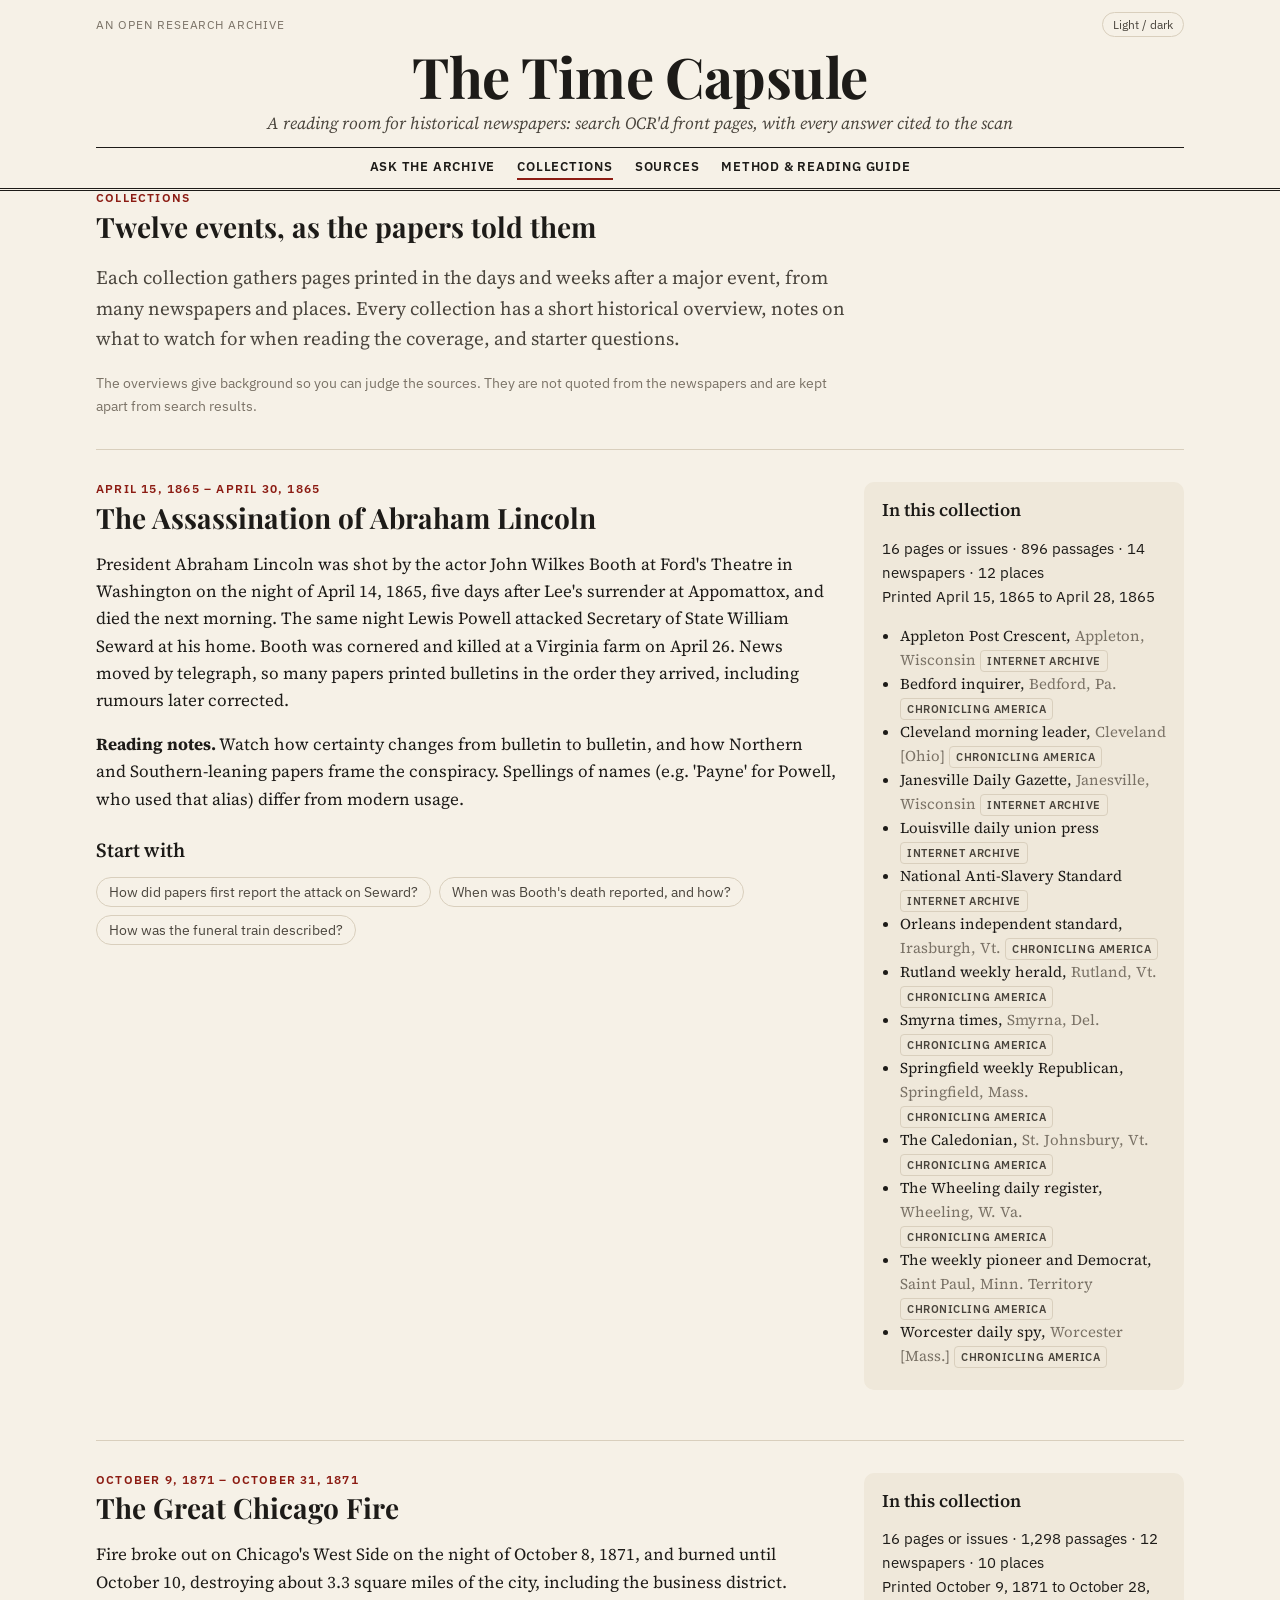
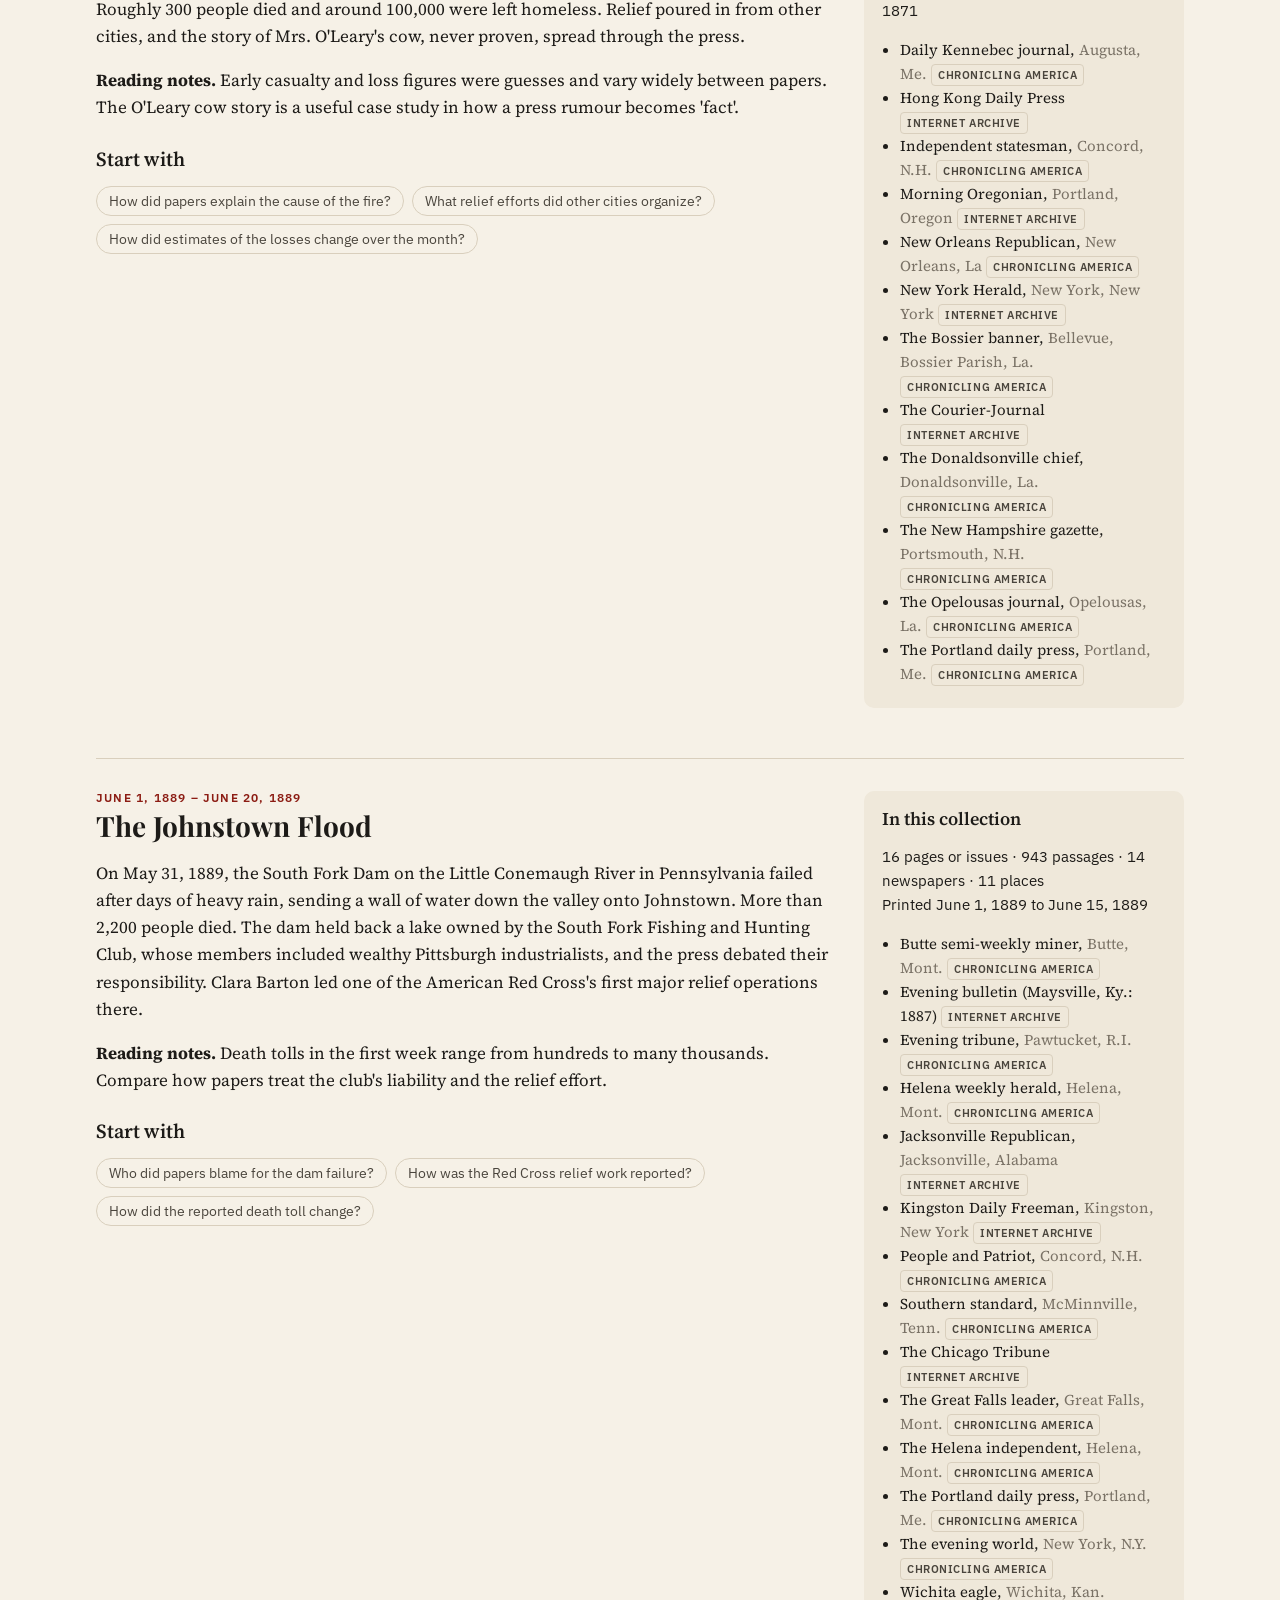
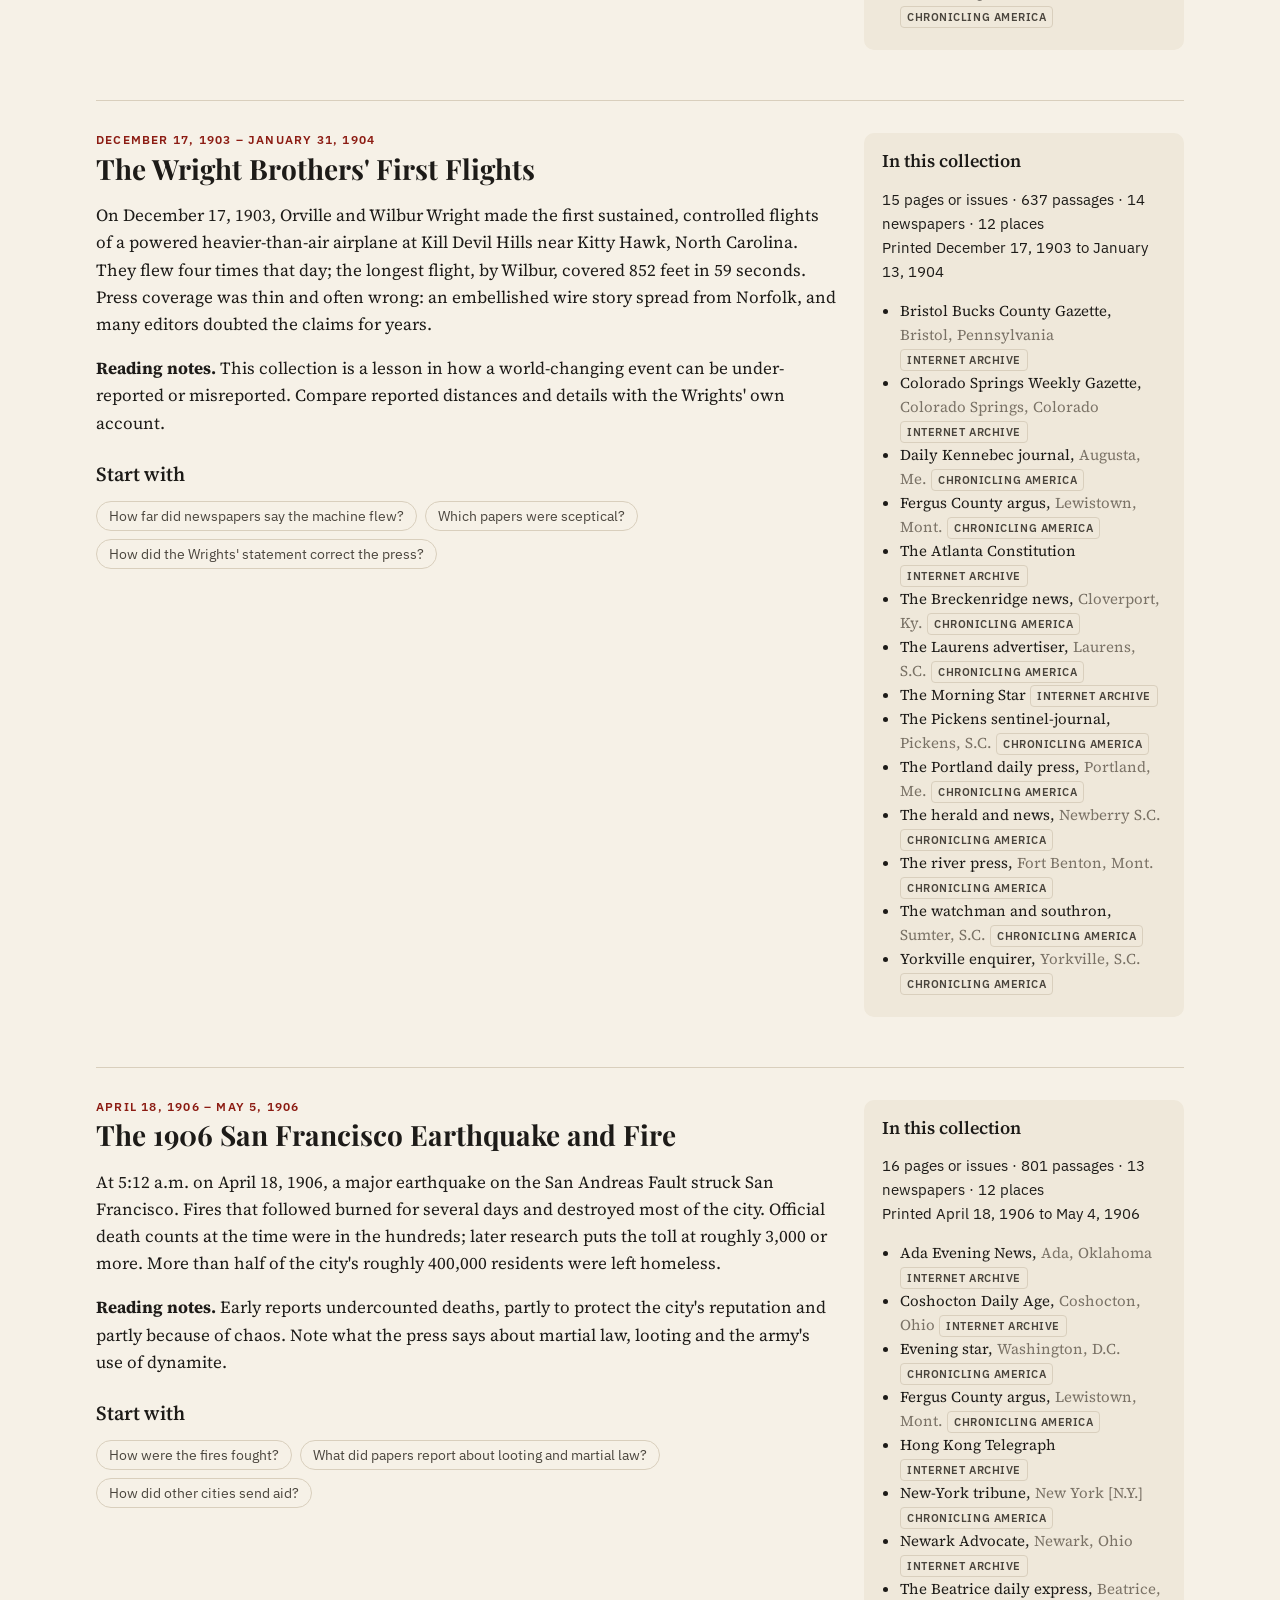
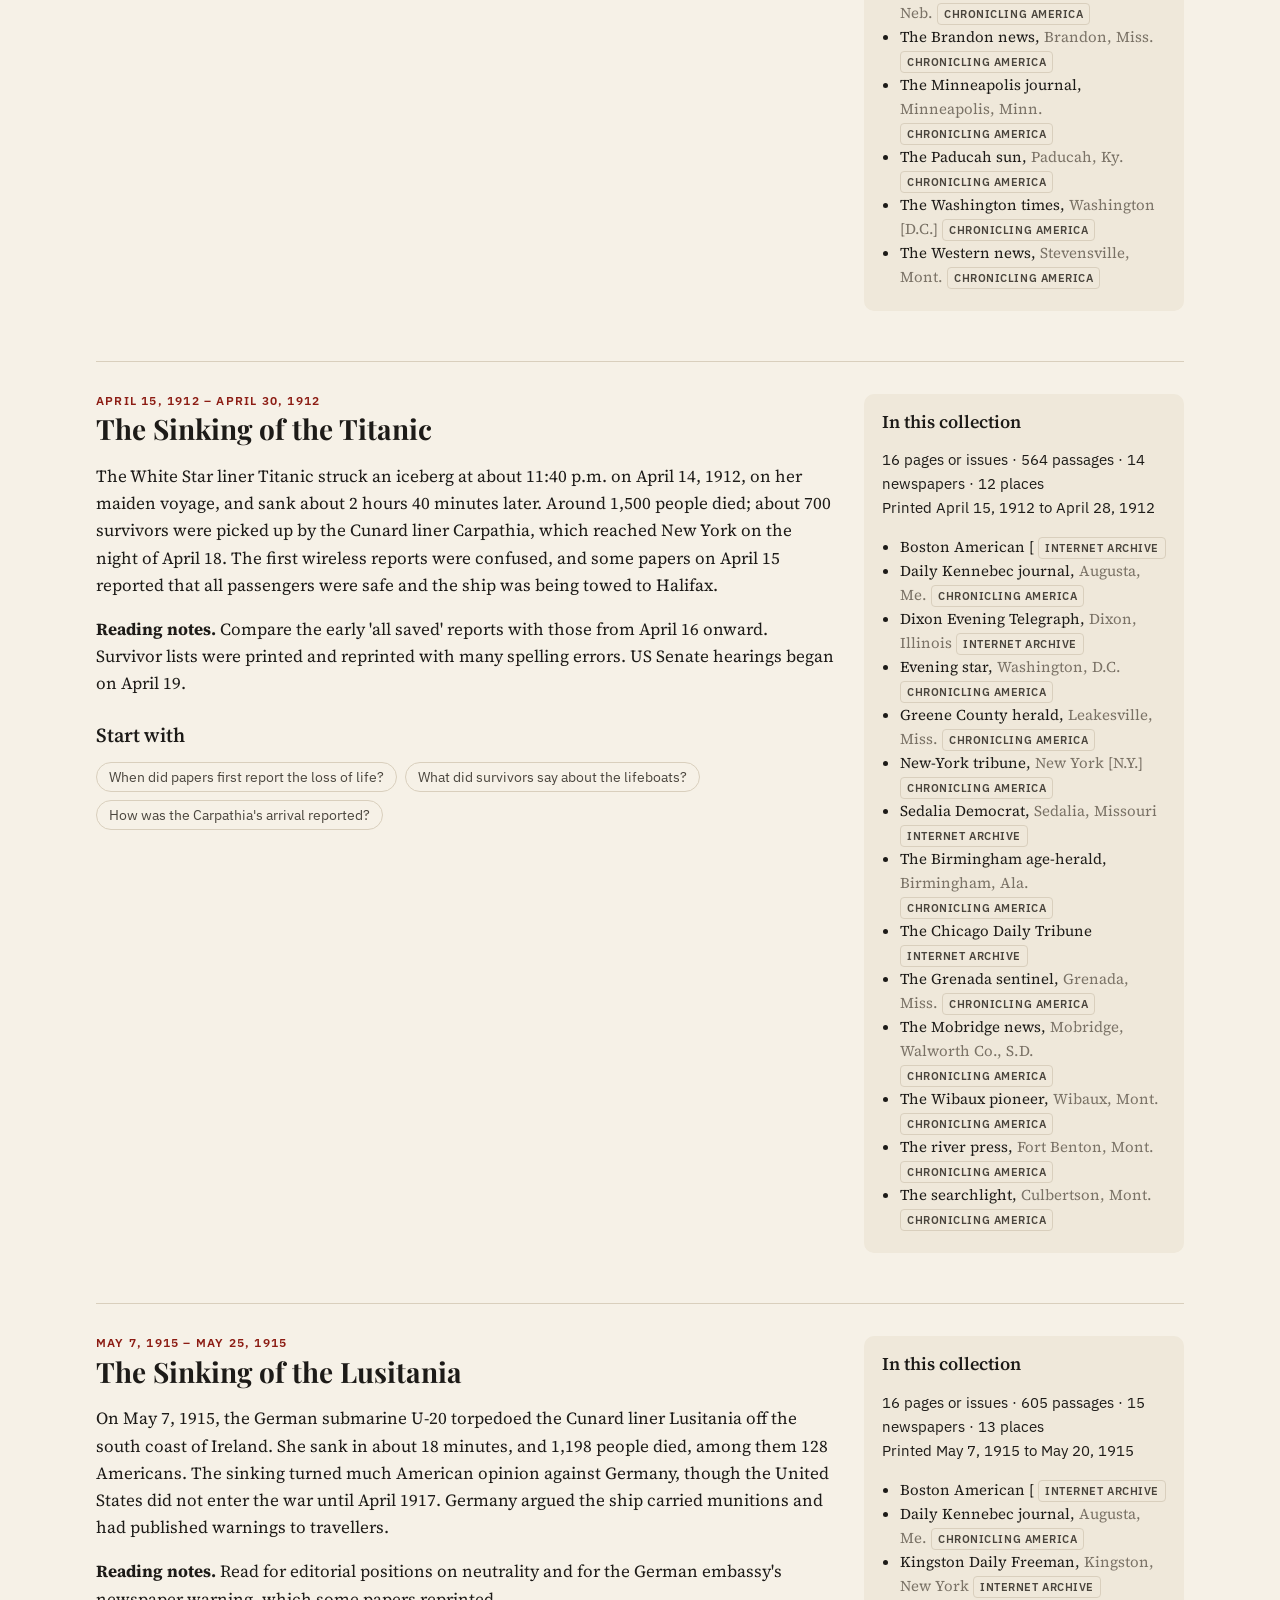
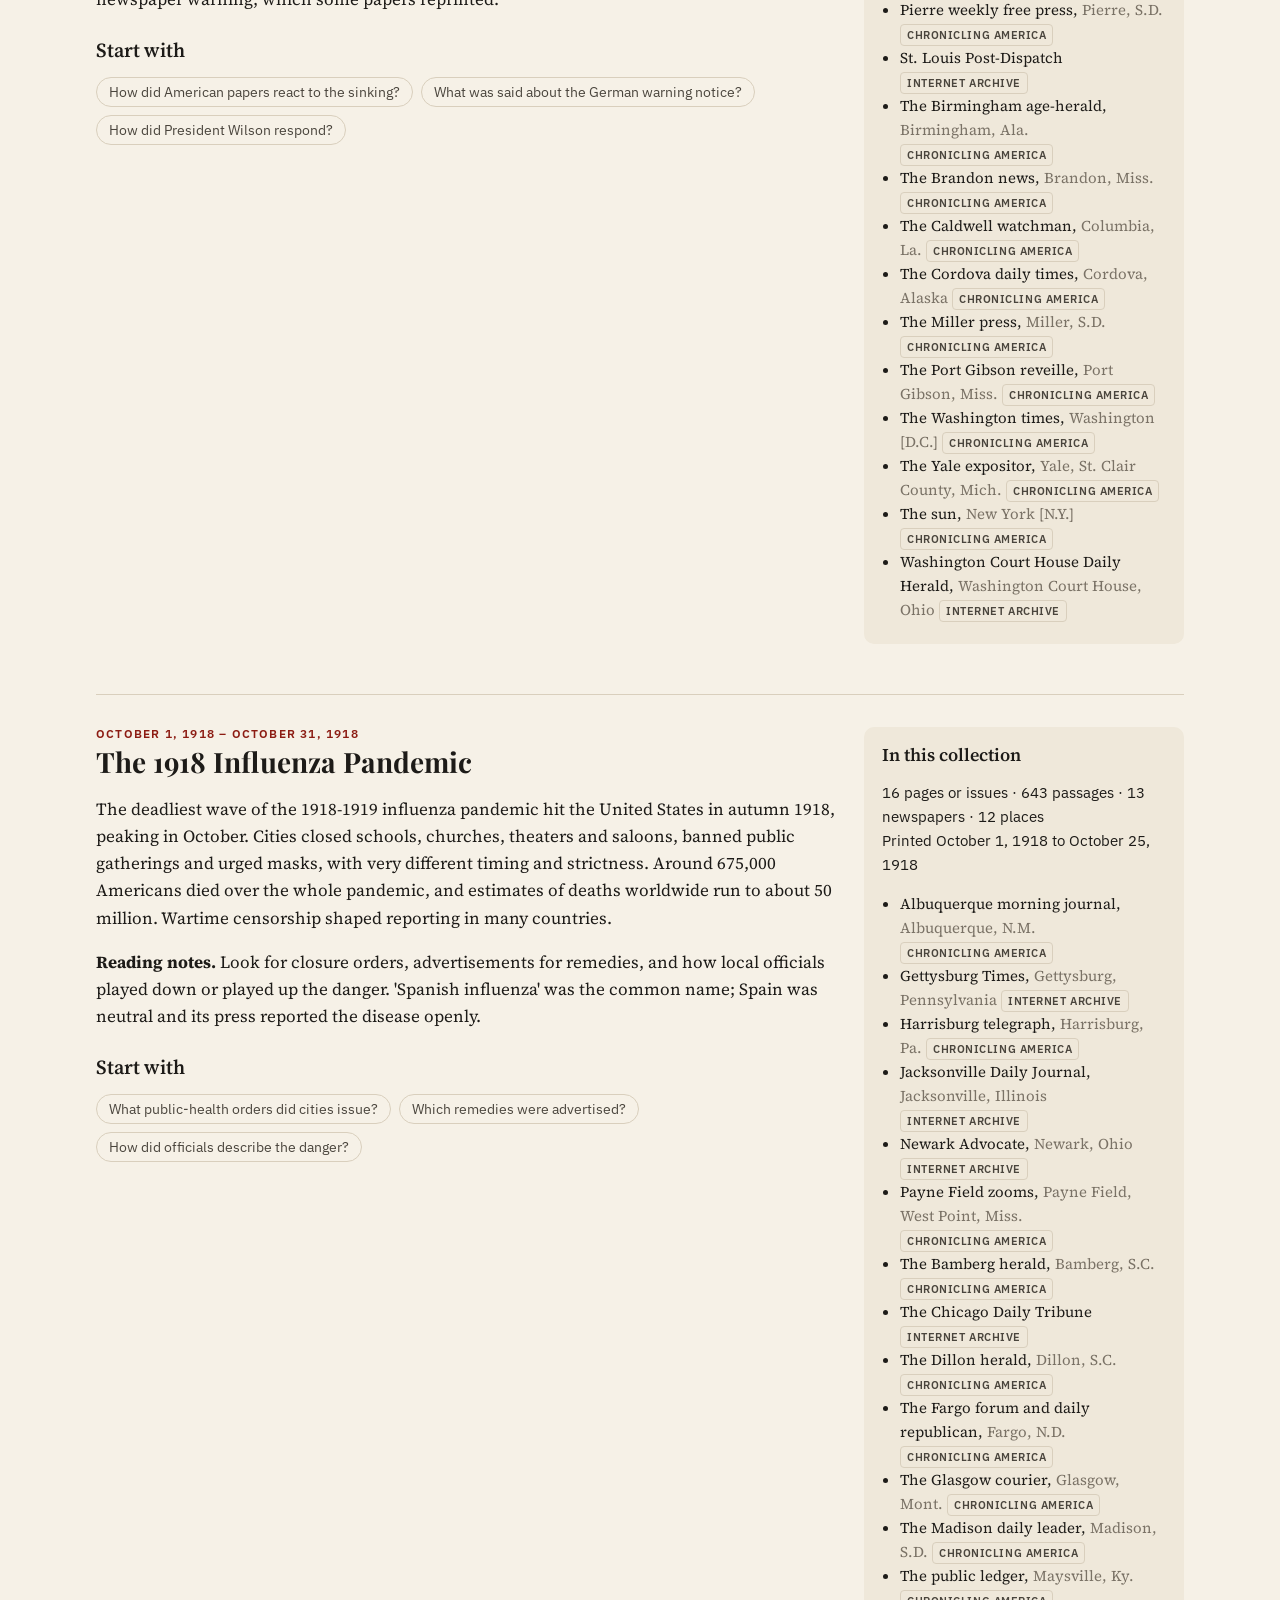
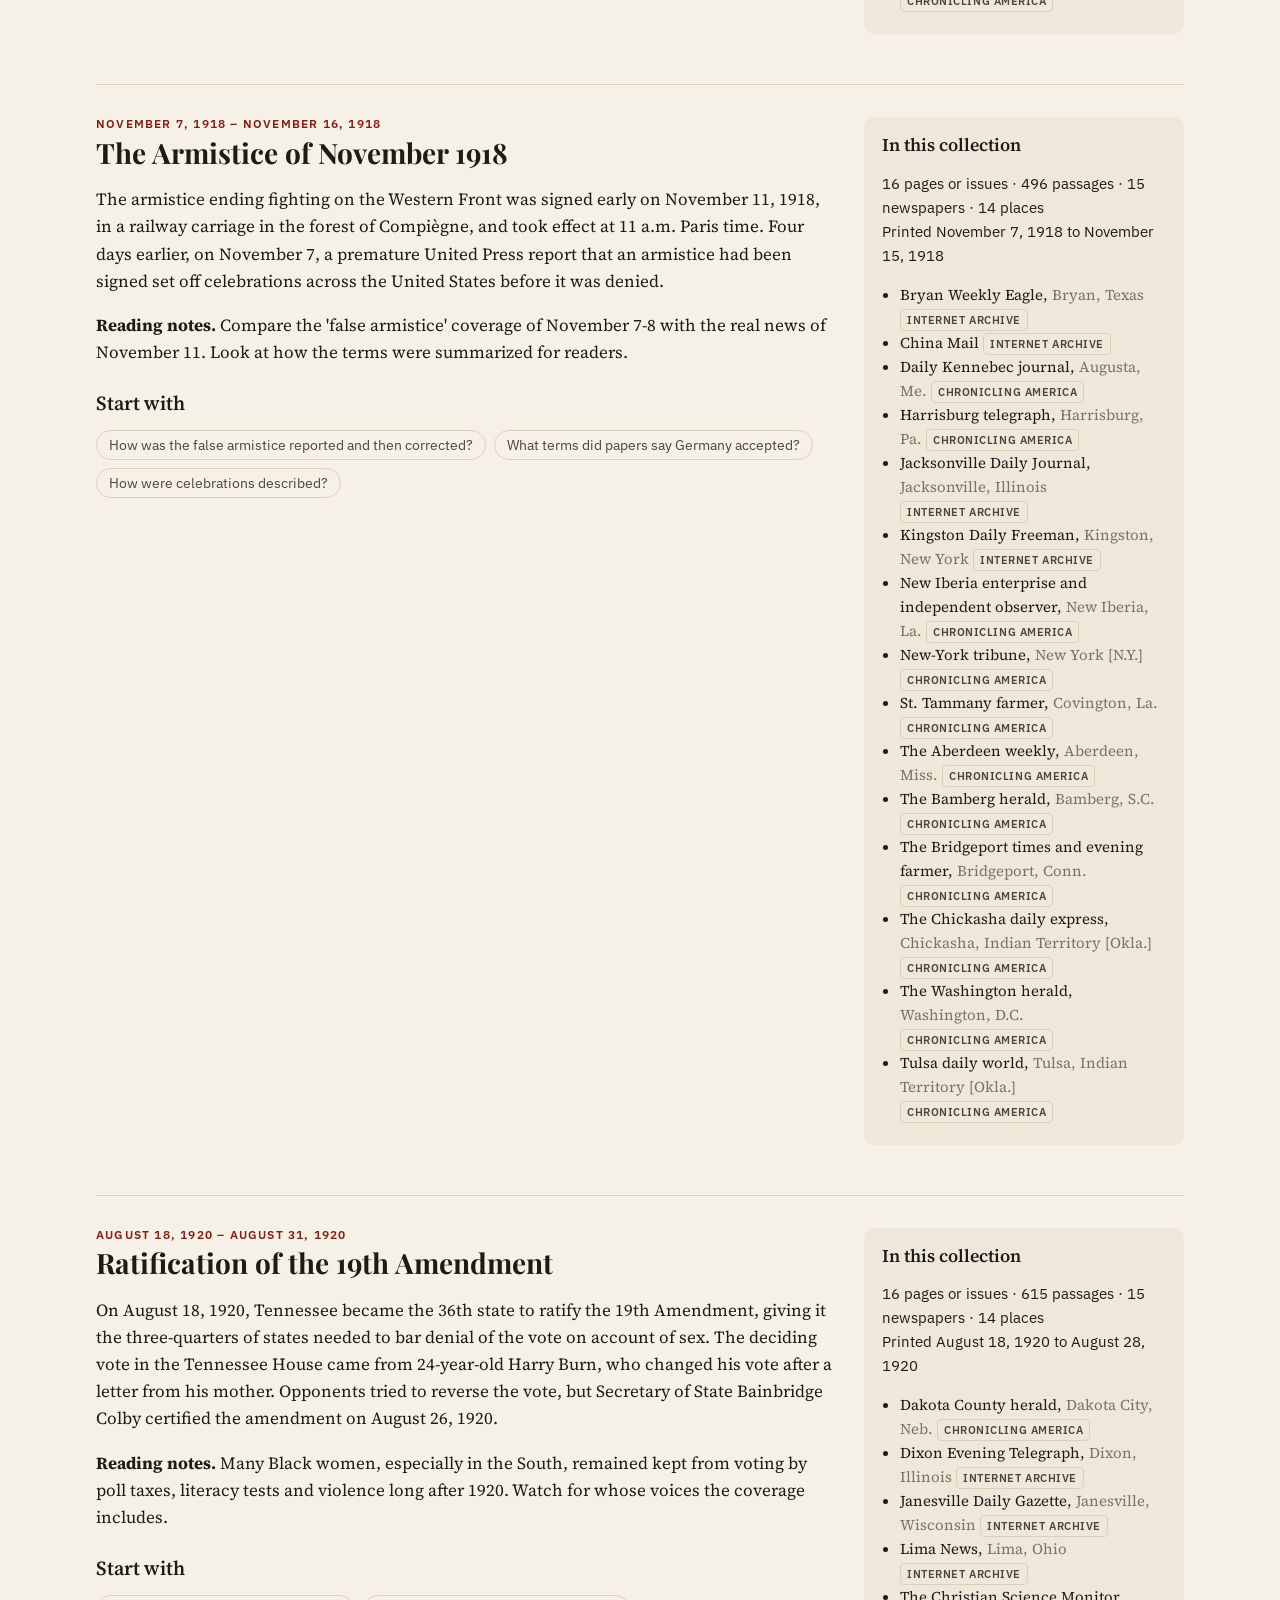
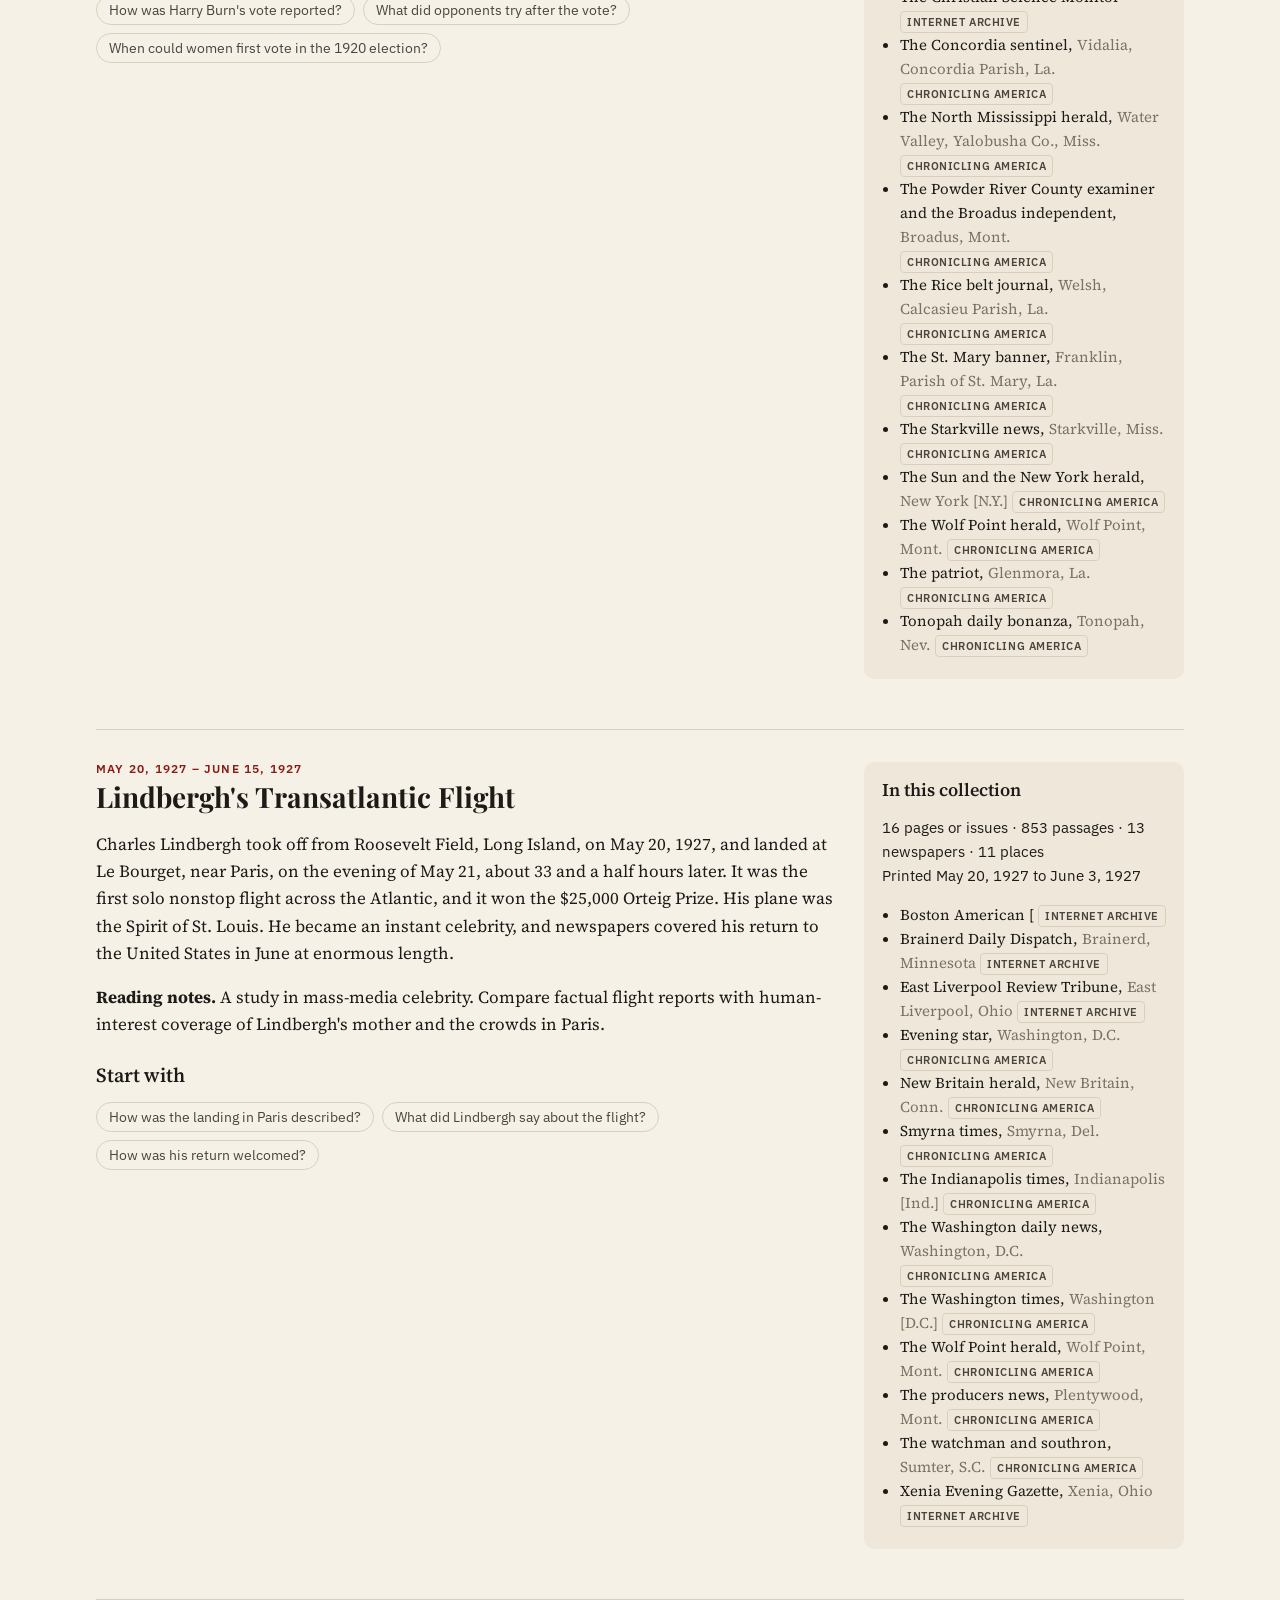
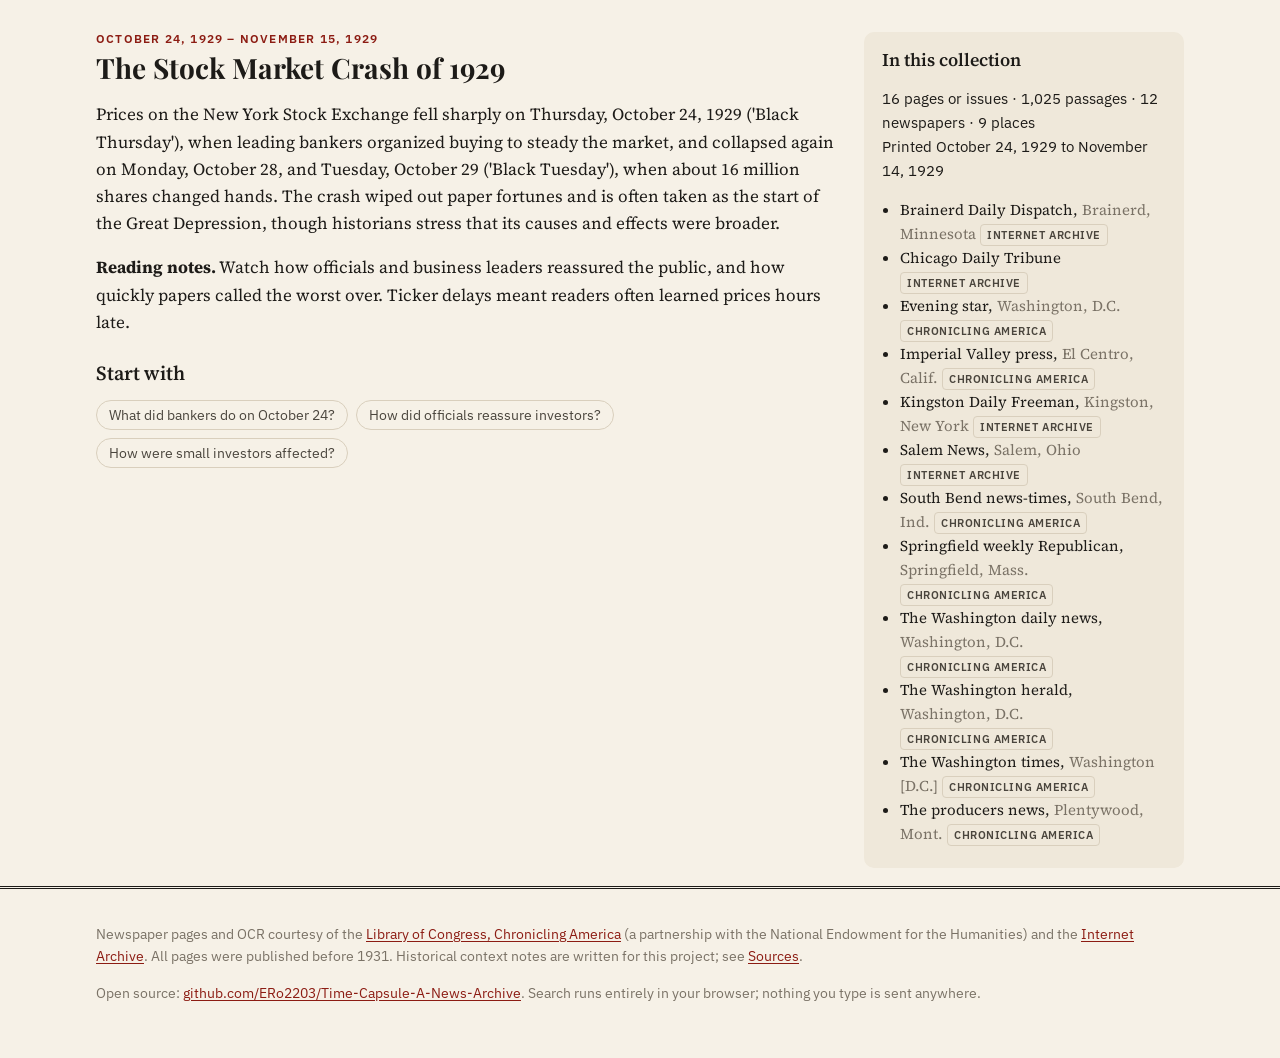
==== site/collections.html @ 680c2422 "Rebuild as a citation-first RAG archive of OCR'd historical newspapers Replace the DistilBERT protot" ====
<!doctype html>
<html lang="en">
<head>
<meta charset="utf-8">
<meta name="viewport" content="width=device-width, initial-scale=1">
<title>Collections · The Time Capsule</title>
<meta name="description" content="Twelve historical events, 1865-1929, as newspapers reported them, with context and reading notes.">
<link rel="preconnect" href="https://fonts.googleapis.com">
<link rel="preconnect" href="https://fonts.gstatic.com" crossorigin>
<link href="https://fonts.googleapis.com/css2?family=IBM+Plex+Mono&family=IBM+Plex+Sans:wght@400;600&family=Playfair+Display:wght@700&family=Source+Serif+4:ital,opsz,wght@0,8..60,400;0,8..60,600;1,8..60,400&display=swap" rel="stylesheet">
<link rel="stylesheet" href="assets/style.css">
<link rel="icon" href="data:image/svg+xml,%3Csvg xmlns='http://www.w3.org/2000/svg' viewBox='0 0 32 32'%3E%3Crect width='32' height='32' rx='6' fill='%238c1c13'/%3E%3Ctext x='16' y='23' font-family='Georgia' font-size='20' font-weight='700' fill='white' text-anchor='middle'%3ET%3C/text%3E%3C/svg%3E">
</head>
<body>
<header class="masthead">
  <div class="wrap">
    <div class="top"><span>An open research archive</span><button class="theme-btn" type="button" aria-label="Toggle dark mode">Light / dark</button></div>
    <h1><a href="index.html">The Time Capsule</a></h1>
    <p class="tag">A reading room for historical newspapers: search OCR'd front pages, with every answer cited to the scan</p>
    <nav class="main" aria-label="Main">
      <a href="index.html">Ask the archive</a>
      <a href="collections.html" aria-current="page">Collections</a>
      <a href="sources.html">Sources</a>
      <a href="method.html">Method &amp; reading guide</a>
    </nav>
  </div>
</header>
<main class="wrap">
  <div class="narrow">
    <div class="kicker">Collections</div>
    <h2 style="margin-top:4px">Twelve events, as the papers told them</h2>
    <p class="lede">Each collection gathers pages printed in the days and weeks after a major event, from many
      newspapers and places. Every collection has a short historical overview, notes on what to watch for when
      reading the coverage, and starter questions.</p>
    <p class="small muted sans">The overviews give background so you can judge the sources. They are not quoted from the newspapers and are kept apart from search results.</p>
  </div>
  <div id="cols"><p class="status">Loading collections ...</p></div>
</main>
<script type="module">
import { esc, loadManifest, longDate, SOURCE_LABEL } from "./assets/common.js";
const m = await loadManifest();
document.getElementById("cols").innerHTML = m.collections.map((c) => {
  const s = c.stats;
  const titles = c.titles.map((t) => t.split("|")).map(([n, p, src]) => `<li>${esc(n)}${p ? `, <span class="muted">${esc(p)}</span>` : ""} <span class="badge">${esc(SOURCE_LABEL[src])}</span></li>`).join("");
  return `<section id="${c.id}" style="scroll-margin-top:16px"><hr class="rule">
    <div class="layout" style="margin-top:0">
      <div>
        <div class="kicker">${esc(longDate(c.start))} – ${esc(longDate(c.end))}</div>
        <h2 style="margin-top:4px">${esc(c.title)}</h2>
        <p>${esc(c.context)}</p>
        <p><b>Reading notes.</b> ${esc(c.reading_notes)}</p>
        <h3>Start with</h3>
        <div class="chips">${c.questions.map((q) => `<a class="chip" style="text-decoration:none" href="index.html?q=${encodeURIComponent(q)}&c=${c.id}">${esc(q)}</a>`).join("")}</div>
      </div>
      <aside><div class="box">
        <h3>In this collection</h3>
        <p class="small sans">${s.pages} pages or issues · ${s.passages.toLocaleString()} passages · ${s.newspapers} newspapers · ${s.places.length} places<br>
        Printed ${esc(longDate(s.dates[0]))} to ${esc(longDate(s.dates[1]))}</p>
        <ul class="small">${titles}</ul>
      </div></aside>
    </div></section>`;
}).join("");
if (location.hash) document.querySelector(location.hash)?.scrollIntoView();
</script>
<footer>
  <div class="wrap">
    <p>Newspaper pages and OCR courtesy of the <a href="https://www.loc.gov/collections/chronicling-america/">Library of Congress, Chronicling America</a> (a partnership with the National Endowment for the Humanities) and the <a href="https://archive.org/details/newspapers">Internet Archive</a>. All pages were published before 1931. Historical context notes are written for this project; see <a href="sources.html">Sources</a>.</p>
    <p>Open source: <a href="https://github.com/ERo2203/Time-Capsule-A-News-Archive">github.com/ERo2203/Time-Capsule-A-News-Archive</a>. Search runs entirely in your browser; nothing you type is sent anywhere.</p>
  </div>
</footer>
</body>
</html>
---- site/assets/style.css ----
:root {
  --paper: #f6f1e7;
  --paper-2: #efe8da;
  --card: #fffdf8;
  --ink: #1d1b18;
  --ink-2: #4a453d;
  --ink-3: #7a7266;
  --rule: #d9cfbd;
  --accent: #8c1c13;
  --accent-ink: #fff;
  --mark: #f3dc8a;
  --good: #2f6b3a;
  --warn: #9a6a00;
  --bad: #9b2c2c;
  --shadow: 0 1px 2px rgba(40, 30, 10, .06), 0 4px 16px rgba(40, 30, 10, .06);
  --serif: "Source Serif 4", "Iowan Old Style", Georgia, serif;
  --display: "Playfair Display", "Source Serif 4", Georgia, serif;
  --sans: "IBM Plex Sans", system-ui, -apple-system, "Segoe UI", sans-serif;
  --mono: "IBM Plex Mono", ui-monospace, Menlo, monospace;
  color-scheme: light;
}
@media (prefers-color-scheme: dark) {
  :root:not([data-theme="light"]) {
    --paper: #171512; --paper-2: #1f1c18; --card: #24211c; --ink: #ece6da; --ink-2: #c4bcad;
    --ink-3: #958c7d; --rule: #3a352d; --accent: #e0786c; --accent-ink: #1b0d0b; --mark: #6b5a1c;
    --good: #7fbf8a; --warn: #e2b04a; --bad: #ef8a8a; --shadow: none; color-scheme: dark;
  }
}
:root[data-theme="dark"] {
  --paper: #171512; --paper-2: #1f1c18; --card: #24211c; --ink: #ece6da; --ink-2: #c4bcad;
  --ink-3: #958c7d; --rule: #3a352d; --accent: #e0786c; --accent-ink: #1b0d0b; --mark: #6b5a1c;
  --good: #7fbf8a; --warn: #e2b04a; --bad: #ef8a8a; --shadow: none; color-scheme: dark;
}

* { box-sizing: border-box; }
html { -webkit-text-size-adjust: 100%; }
body {
  margin: 0; background: var(--paper); color: var(--ink);
  font: 17px/1.6 var(--serif); overflow-x: hidden;
}
a { color: var(--accent); text-underline-offset: 2px; }
a:hover { text-decoration-thickness: 2px; }
img { max-width: 100%; }
.wrap { max-width: 1120px; margin: 0 auto; padding: 0 16px; }
.narrow { max-width: 760px; }

/* Masthead */
.masthead { border-bottom: 3px double var(--ink); background: var(--paper); }
.masthead .top { display: flex; justify-content: space-between; align-items: center; gap: 12px;
  font: 12px/1 var(--sans); letter-spacing: .08em; text-transform: uppercase; color: var(--ink-3);
  padding: 12px 0 0; }
.masthead h1 { font: 700 clamp(30px, 6vw, 56px)/1.05 var(--display); margin: 10px 0 4px;
  text-align: center; letter-spacing: -.01em; }
.masthead h1 a { color: inherit; text-decoration: none; }
.masthead .tag { text-align: center; font-style: italic; color: var(--ink-2); margin: 0 0 10px; }
nav.main { display: flex; justify-content: center; flex-wrap: wrap; gap: 4px 22px;
  border-top: 1px solid var(--ink); padding: 8px 0; font: 600 13px/1.4 var(--sans);
  letter-spacing: .06em; text-transform: uppercase; }
nav.main a { color: var(--ink); text-decoration: none; padding: 2px 0; border-bottom: 2px solid transparent; }
nav.main a[aria-current="page"], nav.main a:hover { border-bottom-color: var(--accent); }
.theme-btn { background: none; border: 1px solid var(--rule); color: var(--ink-2); border-radius: 999px;
  font: 12px var(--sans); padding: 4px 10px; cursor: pointer; }

main { padding: 36px 0 64px; }
h2 { font: 700 28px/1.2 var(--display); margin: 1.6em 0 .5em; }
h3 { font: 600 20px/1.3 var(--serif); margin: 1.2em 0 .4em; }
.kicker { font: 600 12px/1.2 var(--sans); letter-spacing: .1em; text-transform: uppercase; color: var(--accent); }
.lede { font-size: 19px; color: var(--ink-2); }
.muted { color: var(--ink-3); }
.small { font-size: 14px; }
.sans { font-family: var(--sans); }
hr.rule { border: 0; border-top: 1px solid var(--rule); margin: 32px 0; }

/* Search */
.ask { background: var(--card); border: 1px solid var(--rule); border-radius: 10px; padding: 18px;
  box-shadow: var(--shadow); }
.ask form { display: flex; gap: 8px; }
.ask input[type=search] { flex: 1; min-width: 0; font: 18px var(--serif); padding: 12px 14px;
  border: 1px solid var(--rule); border-radius: 8px; background: var(--paper); color: var(--ink); }
.ask input[type=search]:focus { outline: 2px solid var(--accent); outline-offset: 1px; }
button.primary { background: var(--accent); color: var(--accent-ink); border: 0; border-radius: 8px;
  font: 600 15px var(--sans); padding: 0 20px; cursor: pointer; }
button.primary:disabled { opacity: .5; cursor: progress; }
.filters { display: flex; flex-wrap: wrap; gap: 10px 18px; margin-top: 14px; font: 14px var(--sans);
  color: var(--ink-2); align-items: center; }
.filters label { display: inline-flex; align-items: center; gap: 6px; max-width: 100%; }
.filters select { min-width: 0; flex: 1 1 auto; width: 100%; }
.filters select, .filters input[type=date] { font: 14px var(--sans); padding: 5px 8px; border-radius: 6px;
  border: 1px solid var(--rule); background: var(--paper); color: var(--ink); max-width: 100%; }
.chips { display: flex; flex-wrap: wrap; gap: 8px; margin-top: 14px; }
.chip { font: 14px var(--sans); border: 1px solid var(--rule); background: var(--paper); color: var(--ink-2);
  border-radius: 999px; padding: 5px 12px; cursor: pointer; text-align: left; }
.chip:hover { border-color: var(--accent); color: var(--ink); }
.status { font: 14px var(--sans); color: var(--ink-3); margin-top: 10px; min-height: 1.4em; }

/* Results */
.layout { display: grid; grid-template-columns: minmax(0, 1fr) 320px; gap: 28px; margin-top: 28px; }
@media (max-width: 900px) { .layout { grid-template-columns: 1fr; } }
.brief { border-top: 3px solid var(--ink); padding-top: 10px; }
.brief h2 { margin-top: 4px; }
.coverage { font: 15px/1.5 var(--sans); color: var(--ink-2); }
.timeline { margin: 14px 0 6px; }
.timeline svg { width: 100%; height: 48px; display: block; border-bottom: 1px solid var(--rule); }
.timeline .bar { fill: var(--accent); opacity: .85; }
.timeline .axis { display: flex; justify-content: space-between; font: 12px var(--sans); color: var(--ink-3); margin-top: 3px; }
.ev { background: var(--card); border: 1px solid var(--rule); border-radius: 10px; padding: 16px 18px;
  margin: 14px 0; box-shadow: var(--shadow); }
.ev .meta { display: flex; flex-wrap: wrap; align-items: baseline; gap: 4px 10px; font: 14px/1.4 var(--sans); }
.ev .n { font: 700 13px var(--sans); color: var(--accent-ink); background: var(--accent); border-radius: 4px;
  padding: 1px 6px; }
.ev .paper { font-weight: 600; color: var(--ink); }
.ev .where { color: var(--ink-3); }
.ev blockquote { margin: 10px 0 8px; padding: 0 0 0 14px; border-left: 3px solid var(--rule);
  font-size: 18px; line-height: 1.55; }
.ev mark { background: var(--mark); color: inherit; padding: 0 1px; border-radius: 2px; }
.ev .actions { display: flex; flex-wrap: wrap; gap: 6px 16px; font: 14px var(--sans); }
.ev .actions button { background: none; border: 0; padding: 0; color: var(--accent); cursor: pointer;
  font: inherit; text-decoration: underline; text-underline-offset: 2px; }
.ev .full { font-size: 15px; color: var(--ink-2); white-space: pre-wrap; background: var(--paper-2);
  border-radius: 8px; padding: 12px; margin-top: 10px; max-height: 320px; overflow: auto; }
.ev .scan { margin-top: 10px; background: #fff; border-radius: 6px; border: 1px solid var(--rule);
  overflow: hidden; }
.ev .scan img { display: block; margin: 0 auto; }
.ev .scan figcaption { font: 12px var(--sans); color: #555; padding: 6px 10px; background: #f3f0ea; }
.badge { white-space: nowrap; font: 600 11px/1 var(--sans); letter-spacing: .05em; text-transform: uppercase; border-radius: 4px;
  padding: 3px 6px; border: 1px solid var(--rule); color: var(--ink-2); }
.q { display: inline-flex; align-items: center; gap: 5px; color: var(--ink-3); font-size: 13px; }
.q i { display: inline-block; width: 40px; height: 6px; border-radius: 3px; background: var(--rule); position: relative; overflow: hidden; }
.q i b { position: absolute; inset: 0 auto 0 0; background: var(--good); }
.q.mid i b { background: var(--warn); }
.q.low i b { background: var(--bad); }

aside .box { background: var(--paper-2); border-radius: 10px; padding: 16px 18px; margin-bottom: 18px; }
aside .box h3 { margin-top: 0; font-size: 18px; }
aside .box p { font-size: 15px; }
aside .box ul { padding-left: 18px; font-size: 15px; margin: 6px 0; }
.note { font: 14px/1.5 var(--sans); background: var(--paper-2); border-left: 3px solid var(--warn);
  padding: 10px 12px; border-radius: 0 8px 8px 0; margin: 12px 0; }

/* Cards & tables */
.grid { display: grid; grid-template-columns: repeat(auto-fill, minmax(300px, 1fr)); gap: 18px; }
.card { background: var(--card); border: 1px solid var(--rule); border-radius: 10px; padding: 18px;
  box-shadow: var(--shadow); display: flex; flex-direction: column; }
.card h3 { margin-top: 4px; }
.card p { font-size: 15.5px; }
.card .stats { font: 13px var(--sans); color: var(--ink-3); margin-top: auto; padding-top: 10px; }
.table-wrap { overflow-x: auto; border: 1px solid var(--rule); border-radius: 10px; background: var(--card); }
table { border-collapse: collapse; width: 100%; font: 14px/1.45 var(--sans); }
th, td { text-align: left; padding: 8px 12px; border-bottom: 1px solid var(--rule); vertical-align: top; }
th { font-weight: 600; background: var(--paper-2); position: sticky; top: 0; }
tr:last-child td { border-bottom: 0; }
code, pre { font-family: var(--mono); font-size: 14px; }
pre { background: var(--paper-2); padding: 14px; border-radius: 8px; overflow-x: auto; }
.pipeline { display: grid; grid-template-columns: repeat(auto-fit, minmax(150px, 1fr)); gap: 10px; margin: 18px 0; }
.pipeline div { background: var(--card); border: 1px solid var(--rule); border-top: 3px solid var(--accent);
  border-radius: 8px; padding: 10px 12px; font: 14px/1.45 var(--sans); }
.pipeline b { display: block; font-size: 15px; margin-bottom: 2px; }

footer { border-top: 3px double var(--ink); padding: 20px 0 40px; font: 14px/1.6 var(--sans); color: var(--ink-3); }
.sr { position: absolute; width: 1px; height: 1px; overflow: hidden; clip: rect(0 0 0 0); }
.loader { height: 3px; background: var(--rule); border-radius: 2px; overflow: hidden; margin-top: 10px; }
.loader b { display: block; height: 100%; width: 0; background: var(--accent); transition: width .2s; }
@media (max-width: 560px) {
  body { font-size: 16px; }
  .ask form { flex-direction: column; }
  button.primary { padding: 12px; }
  .ev blockquote { font-size: 17px; }
}
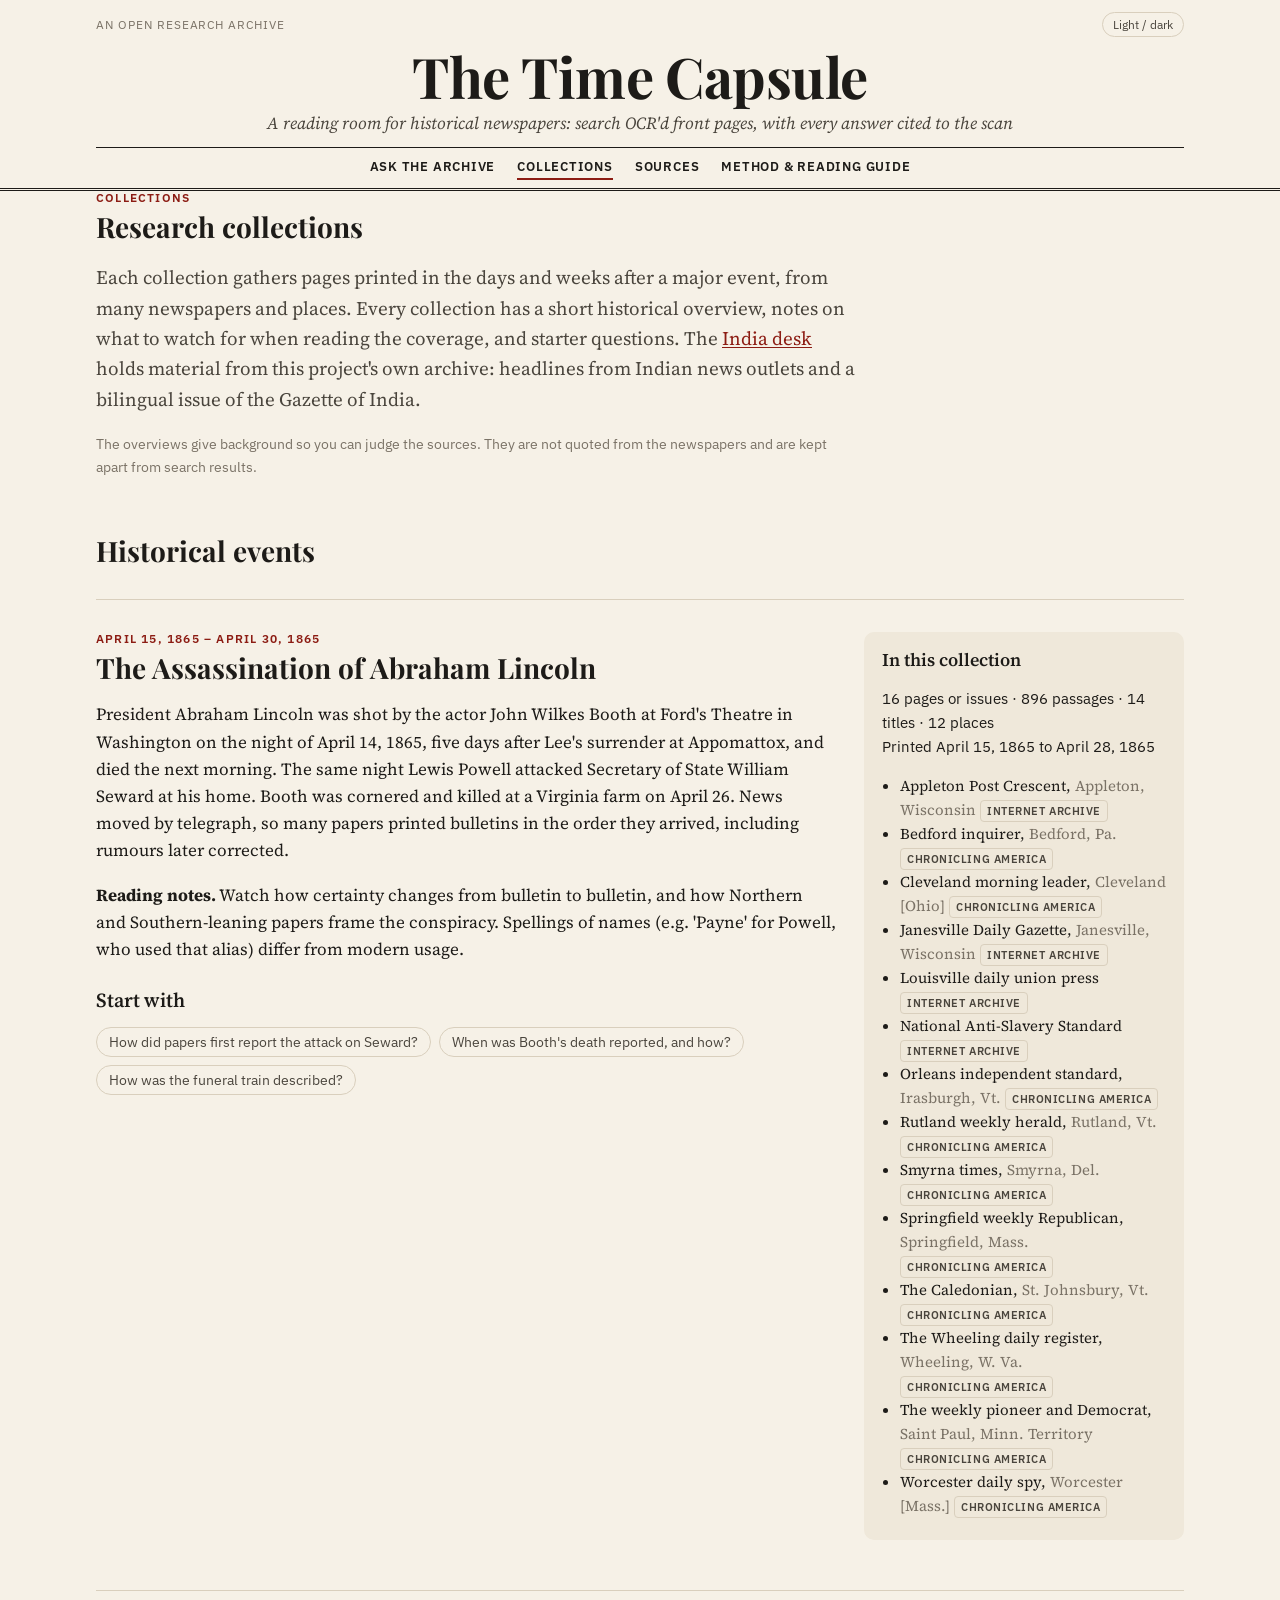
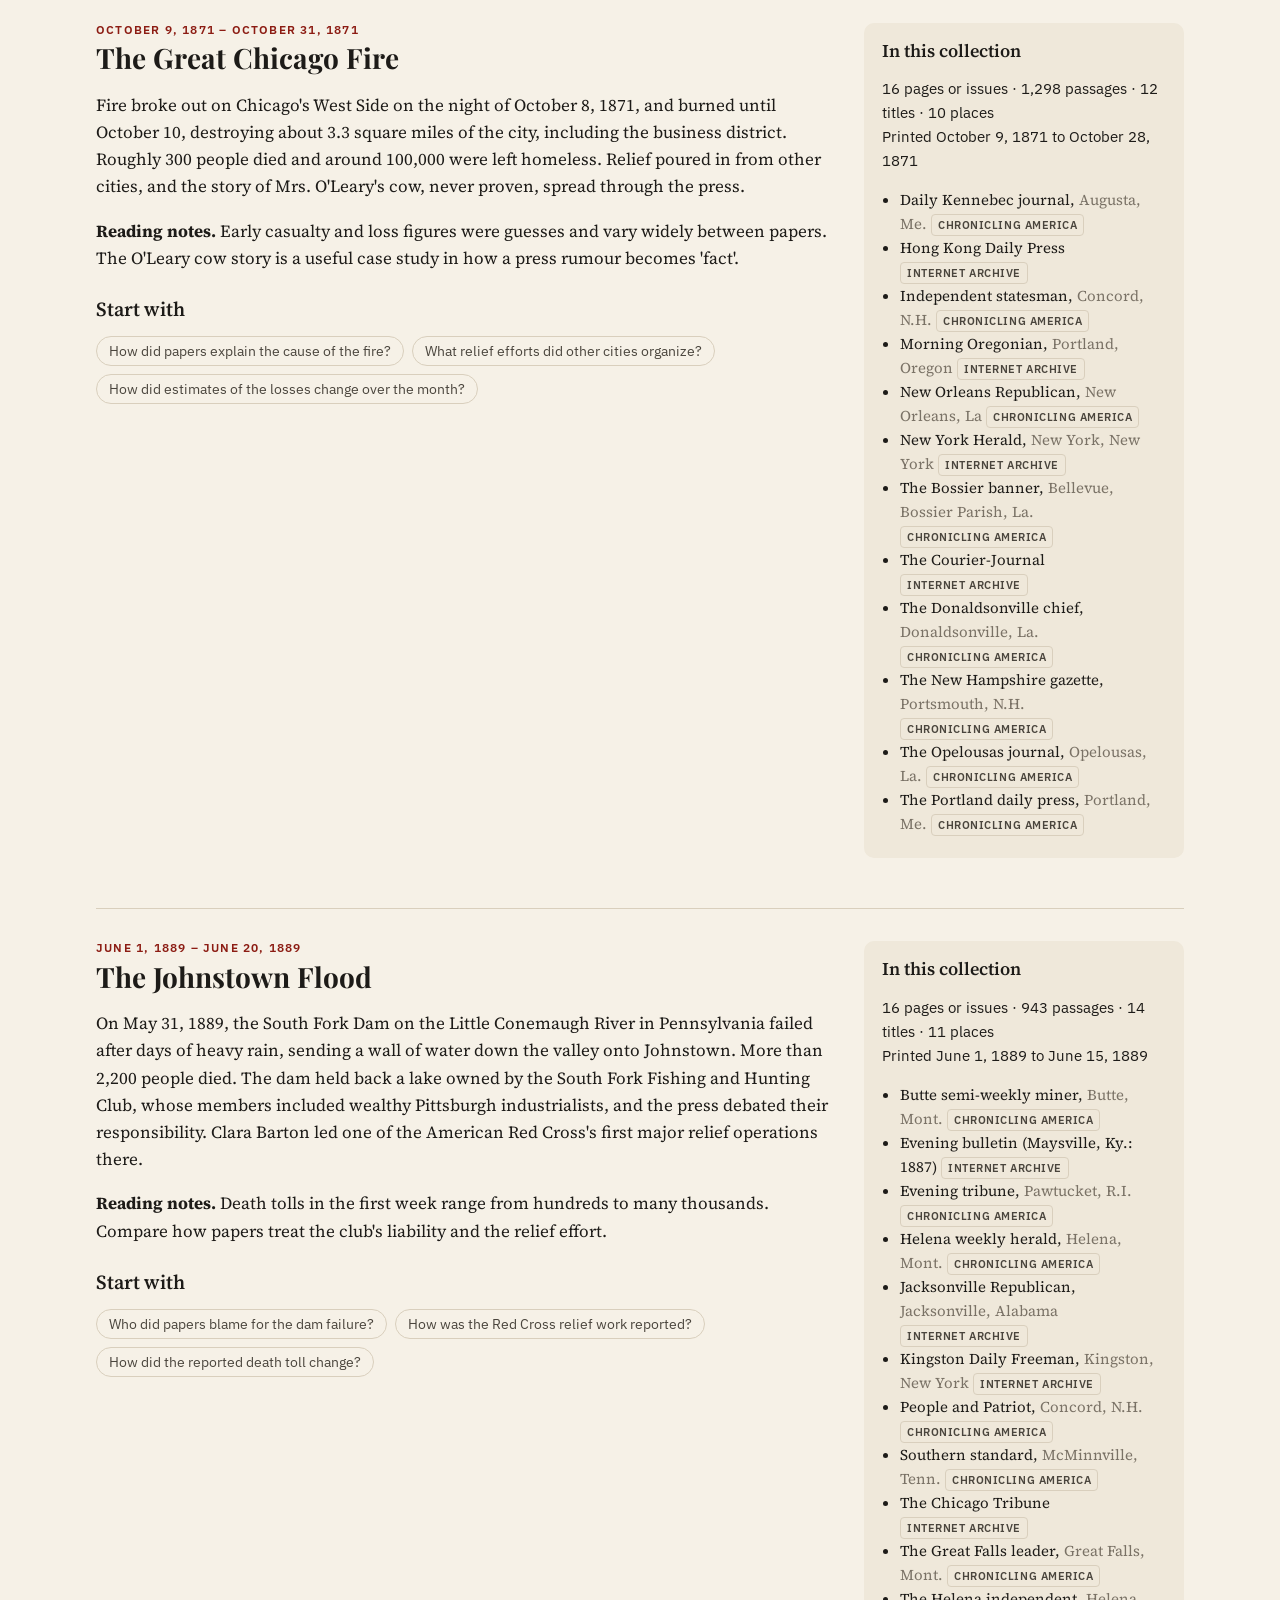
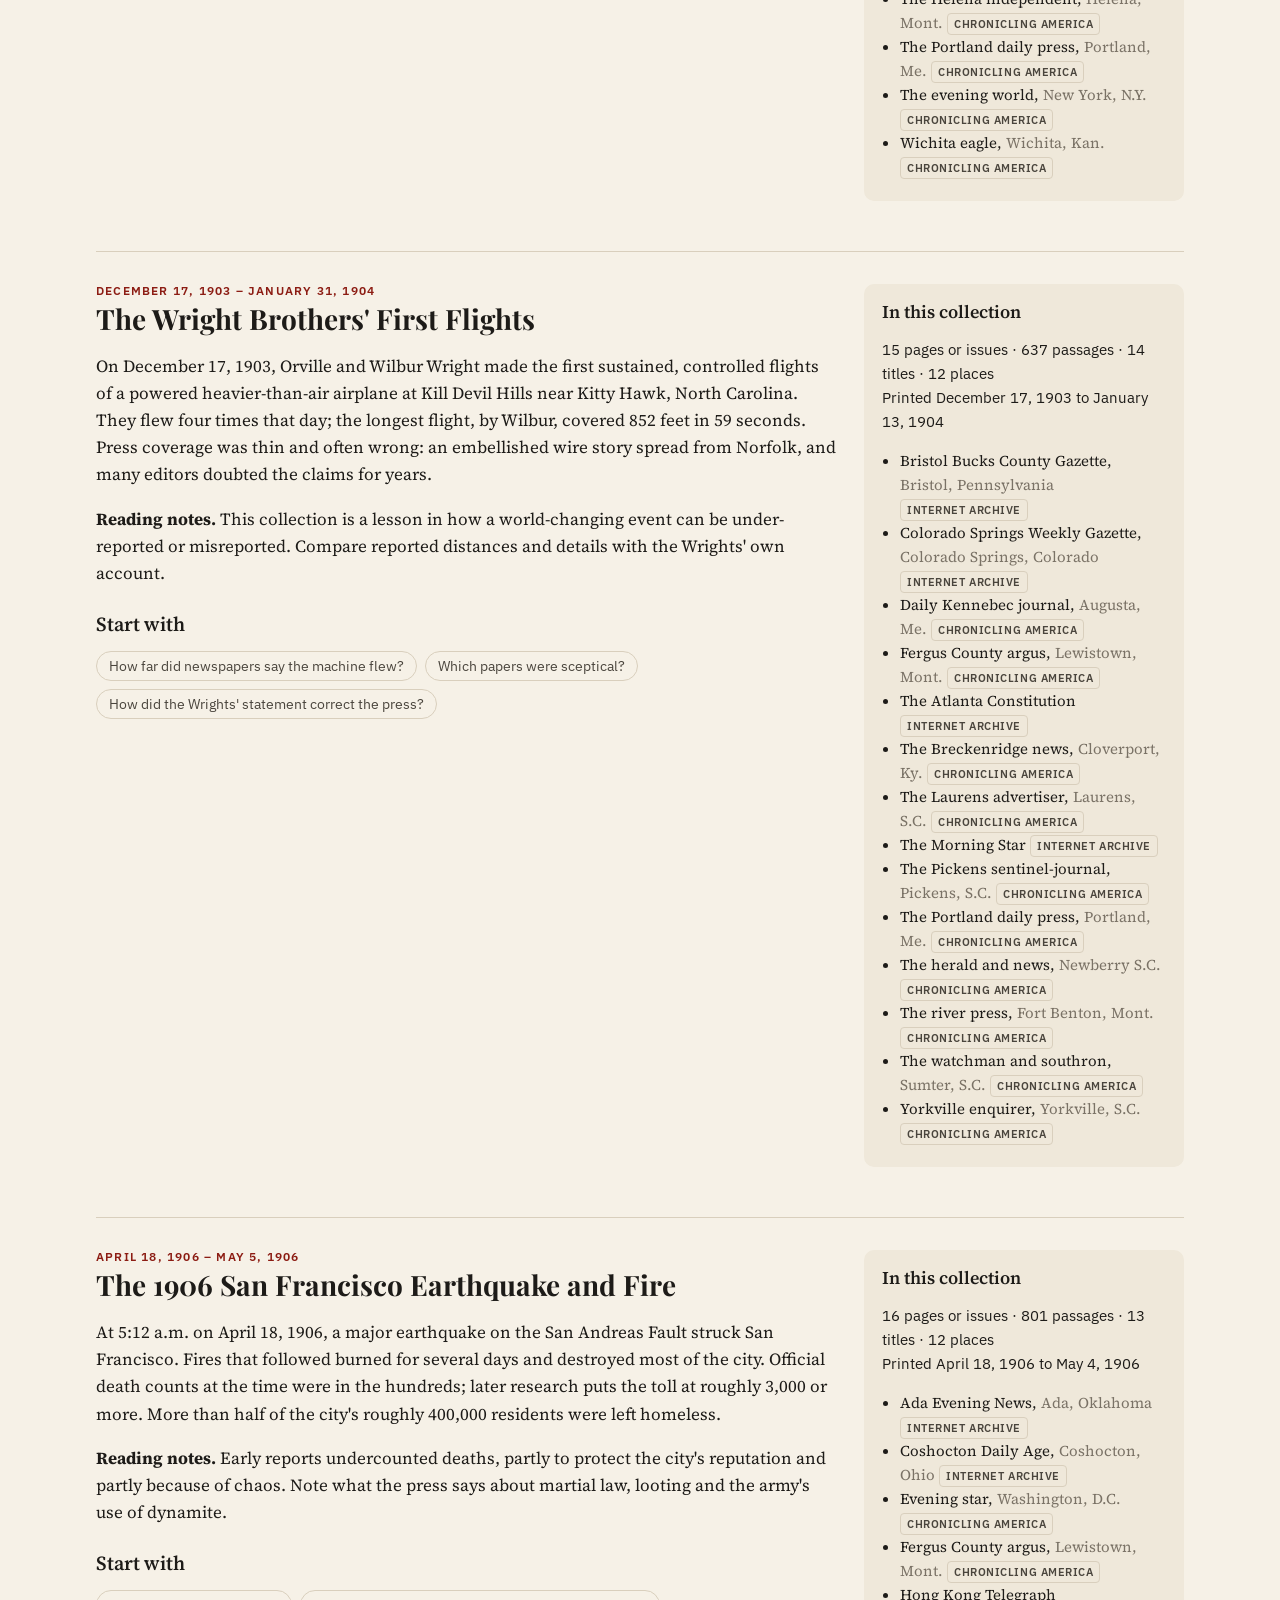
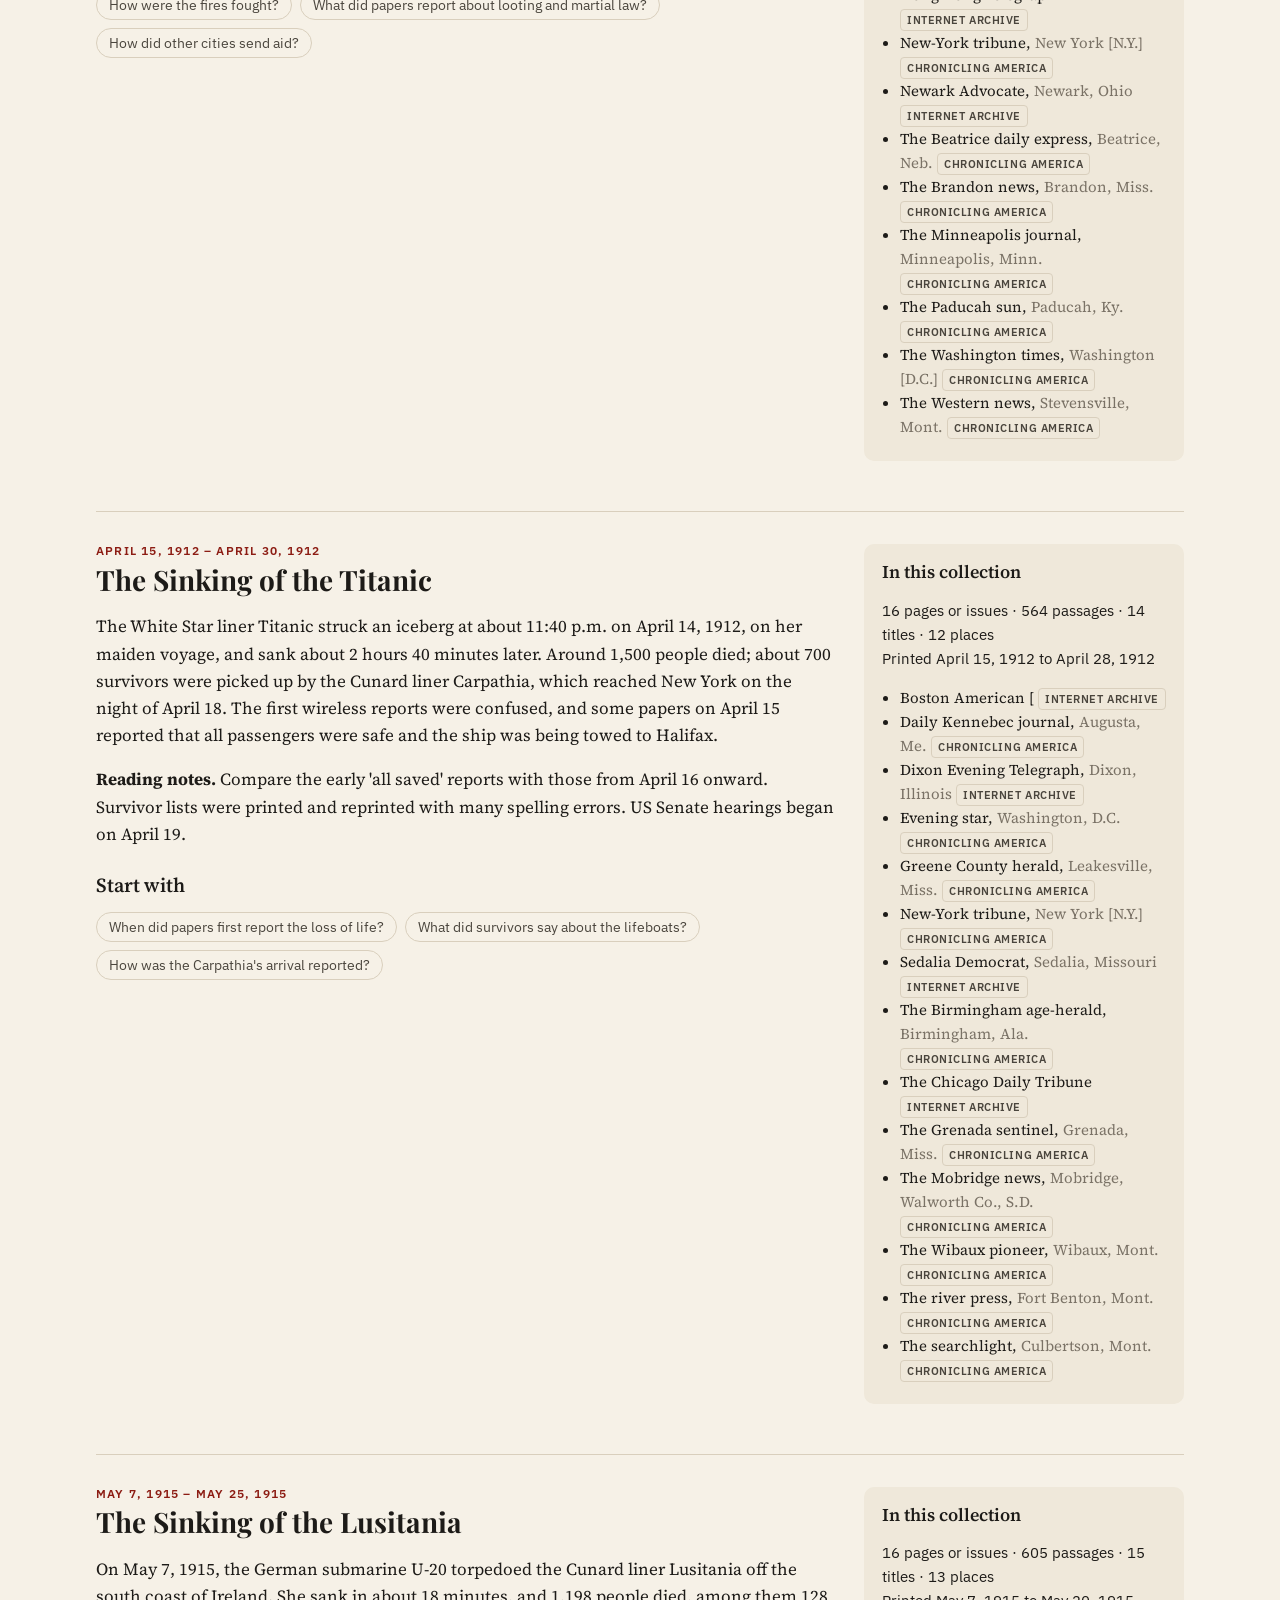
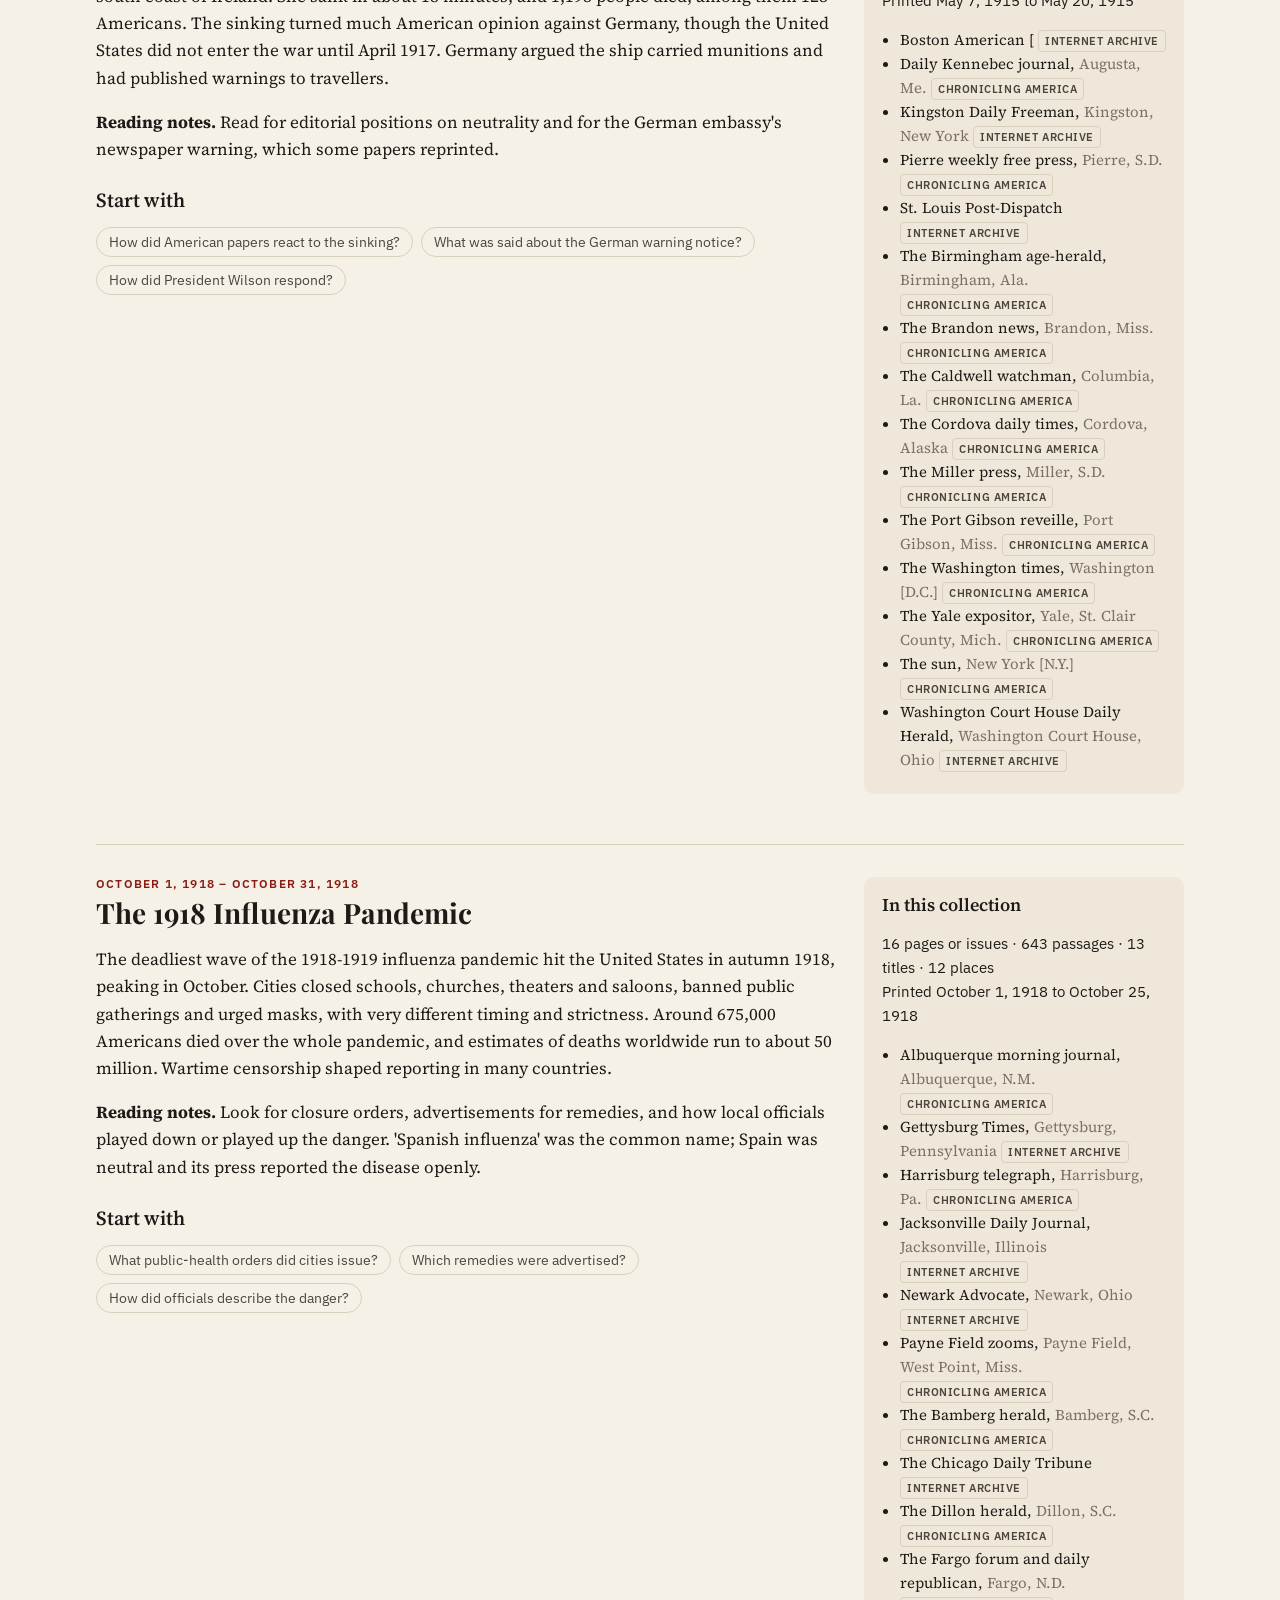
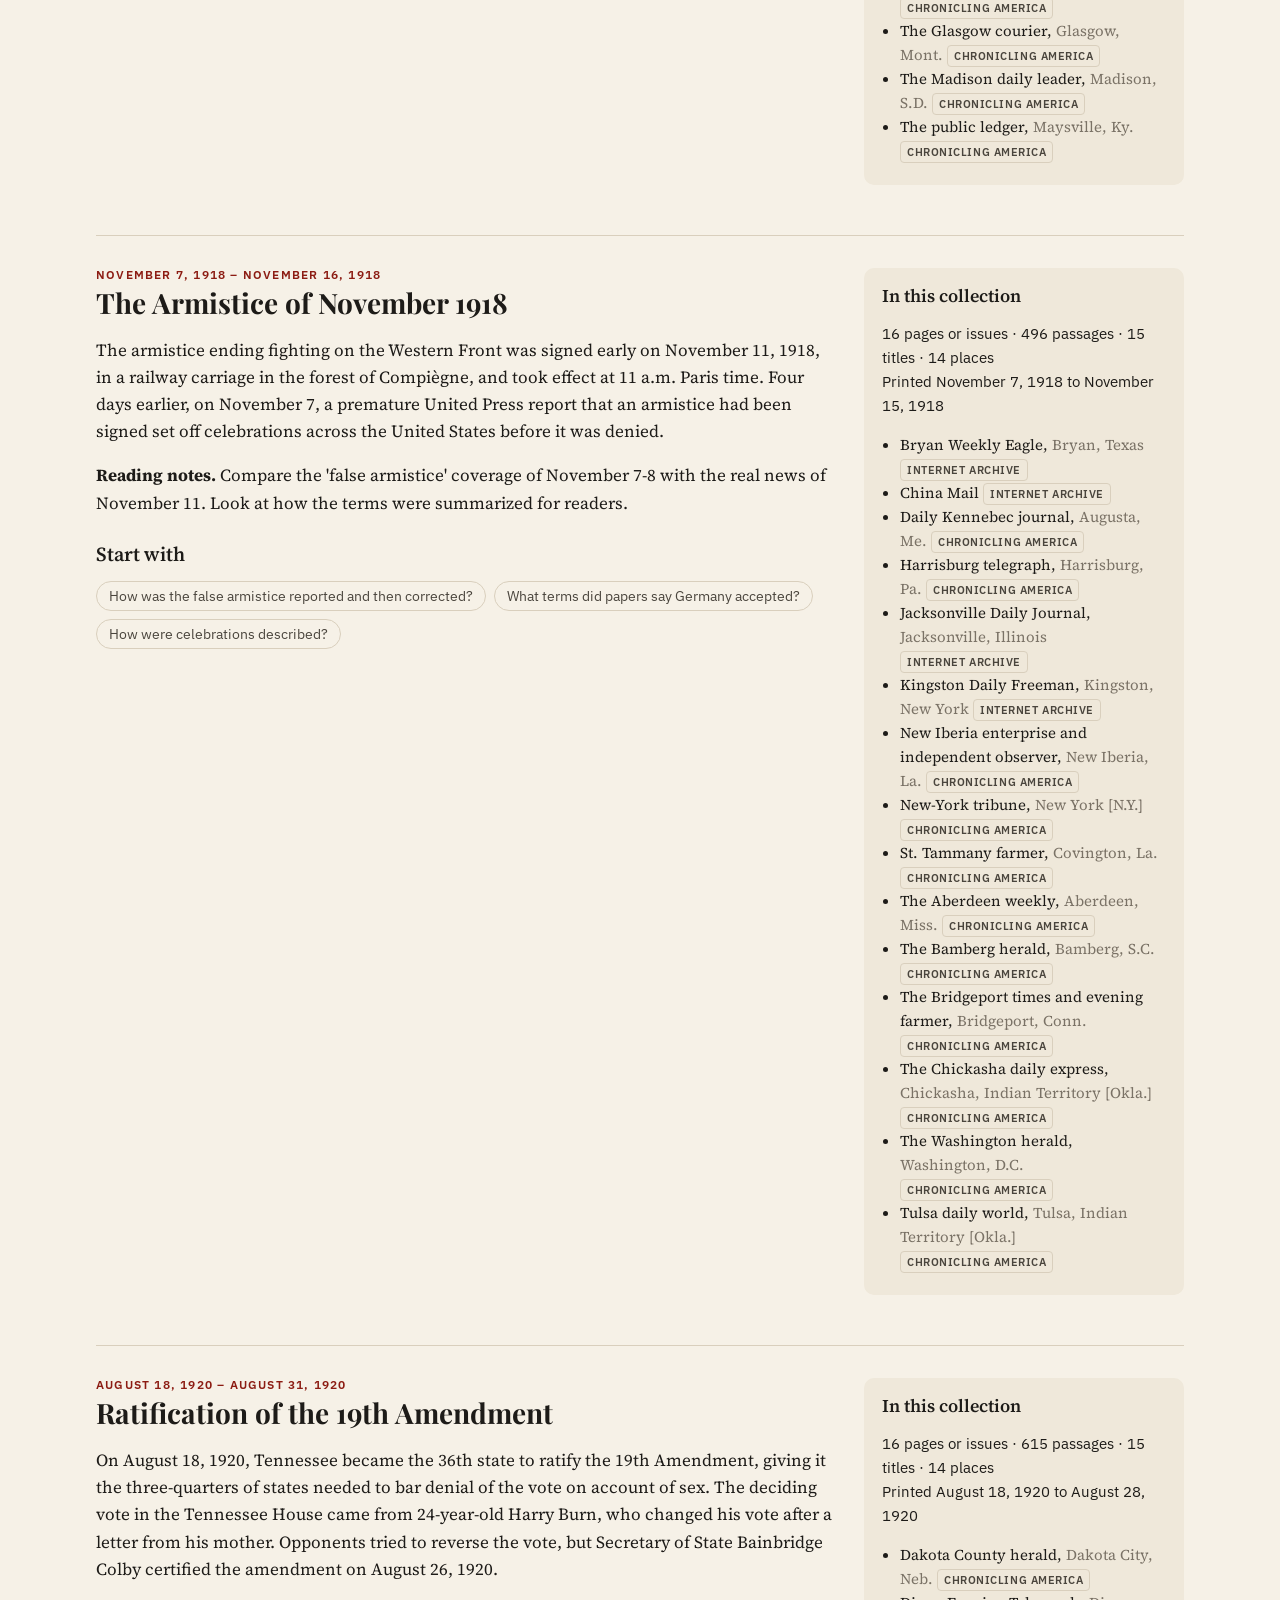
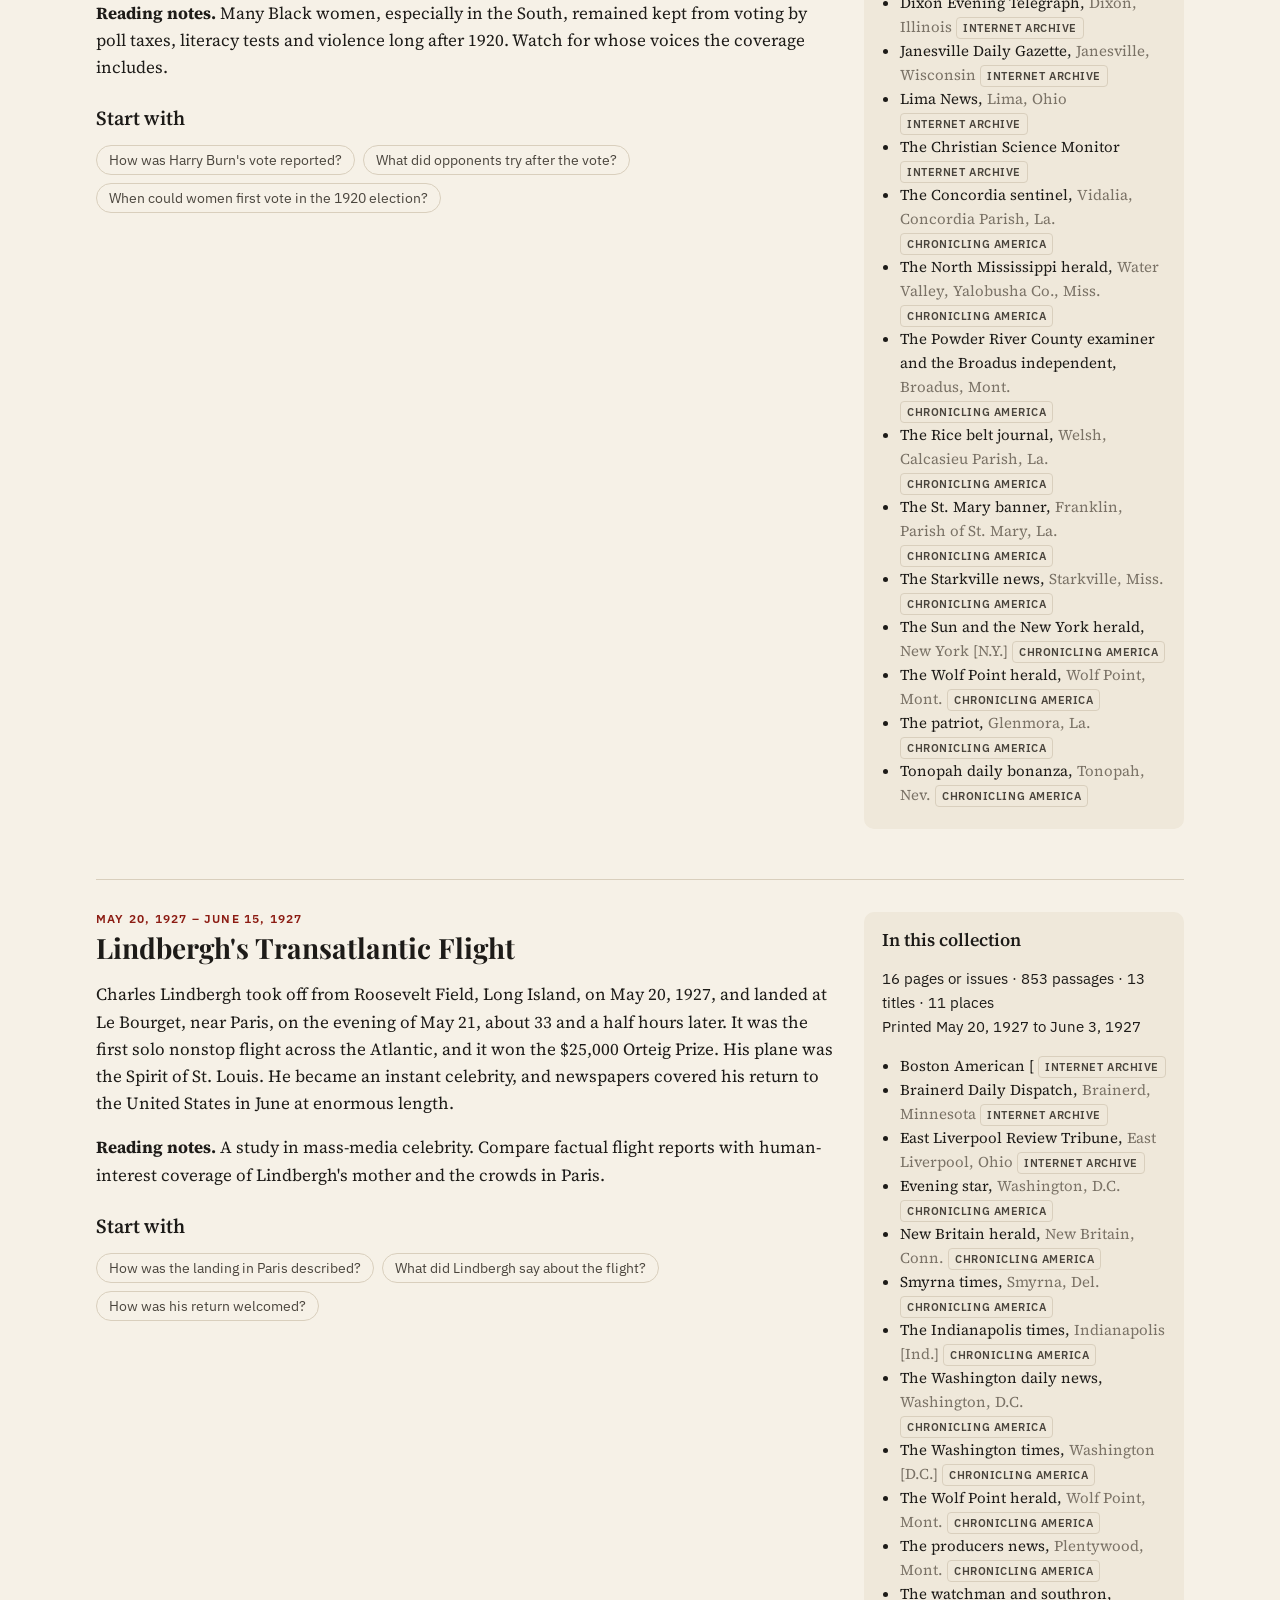
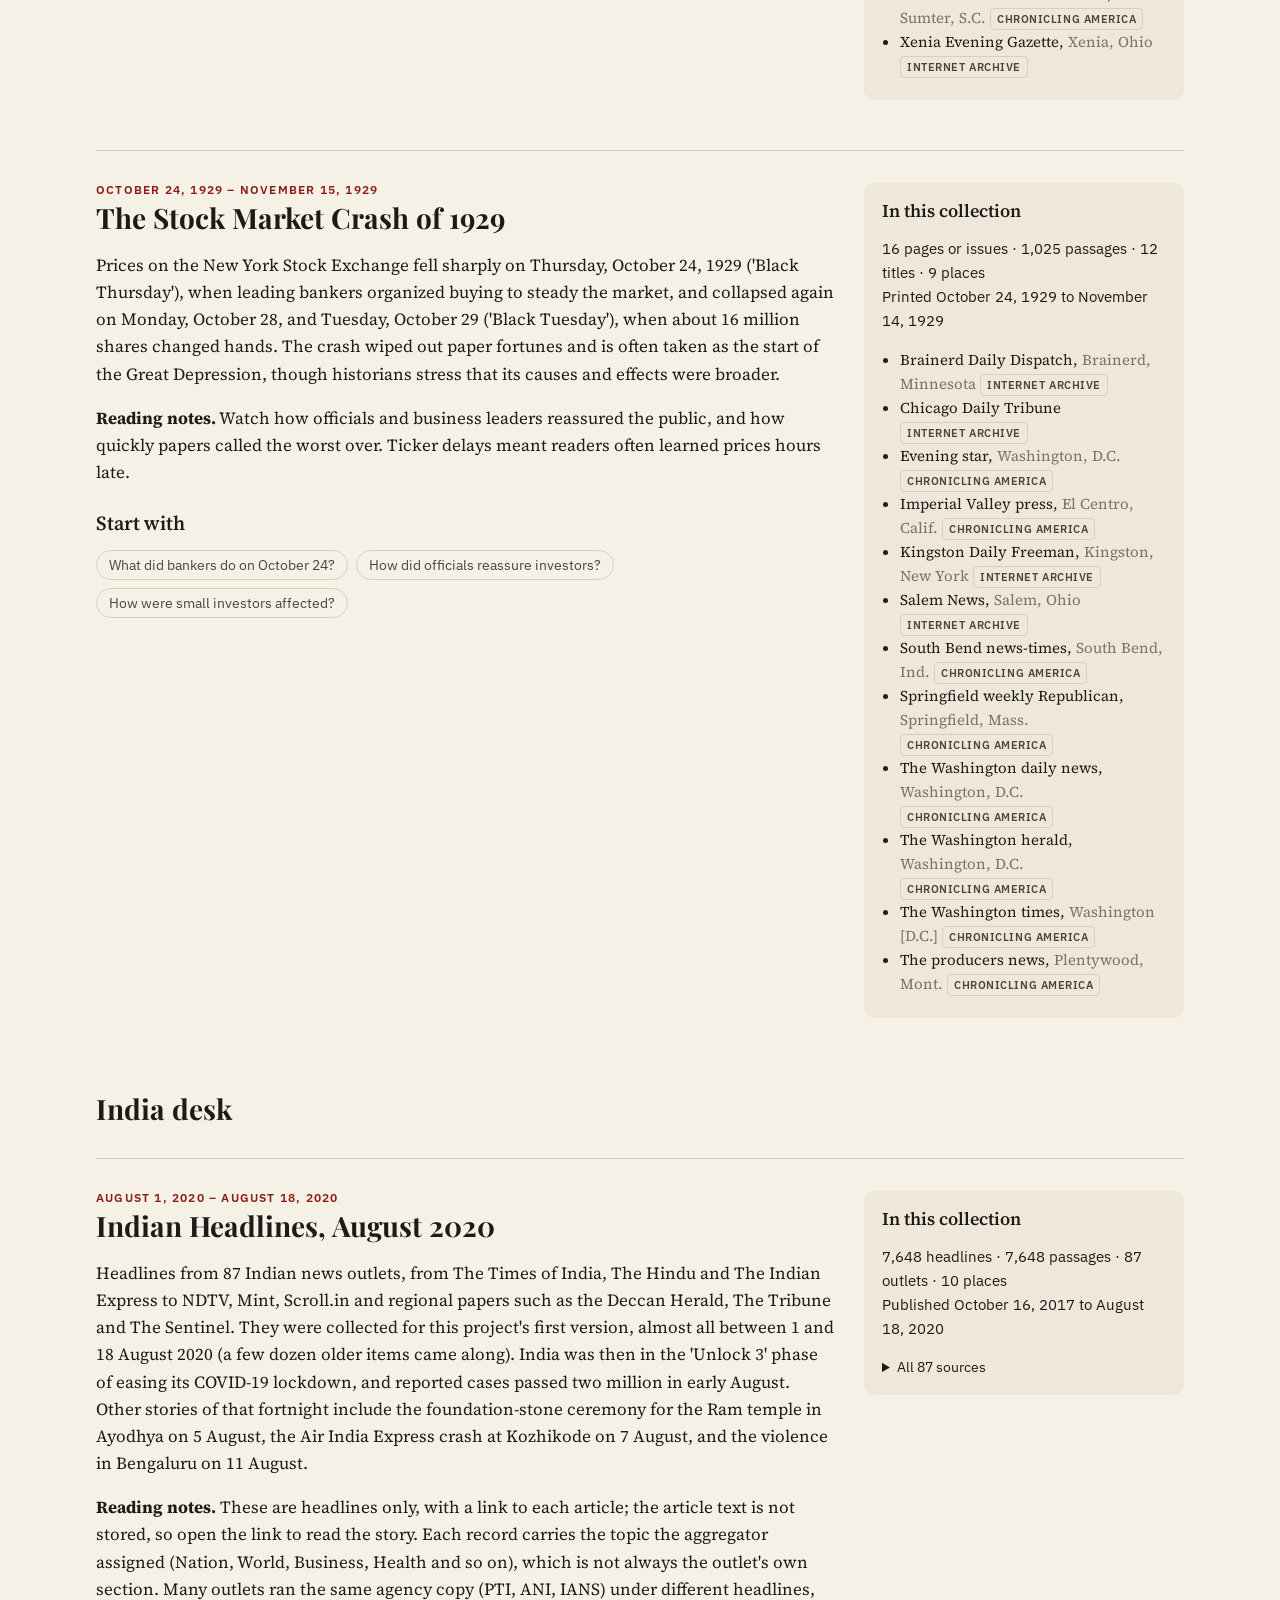
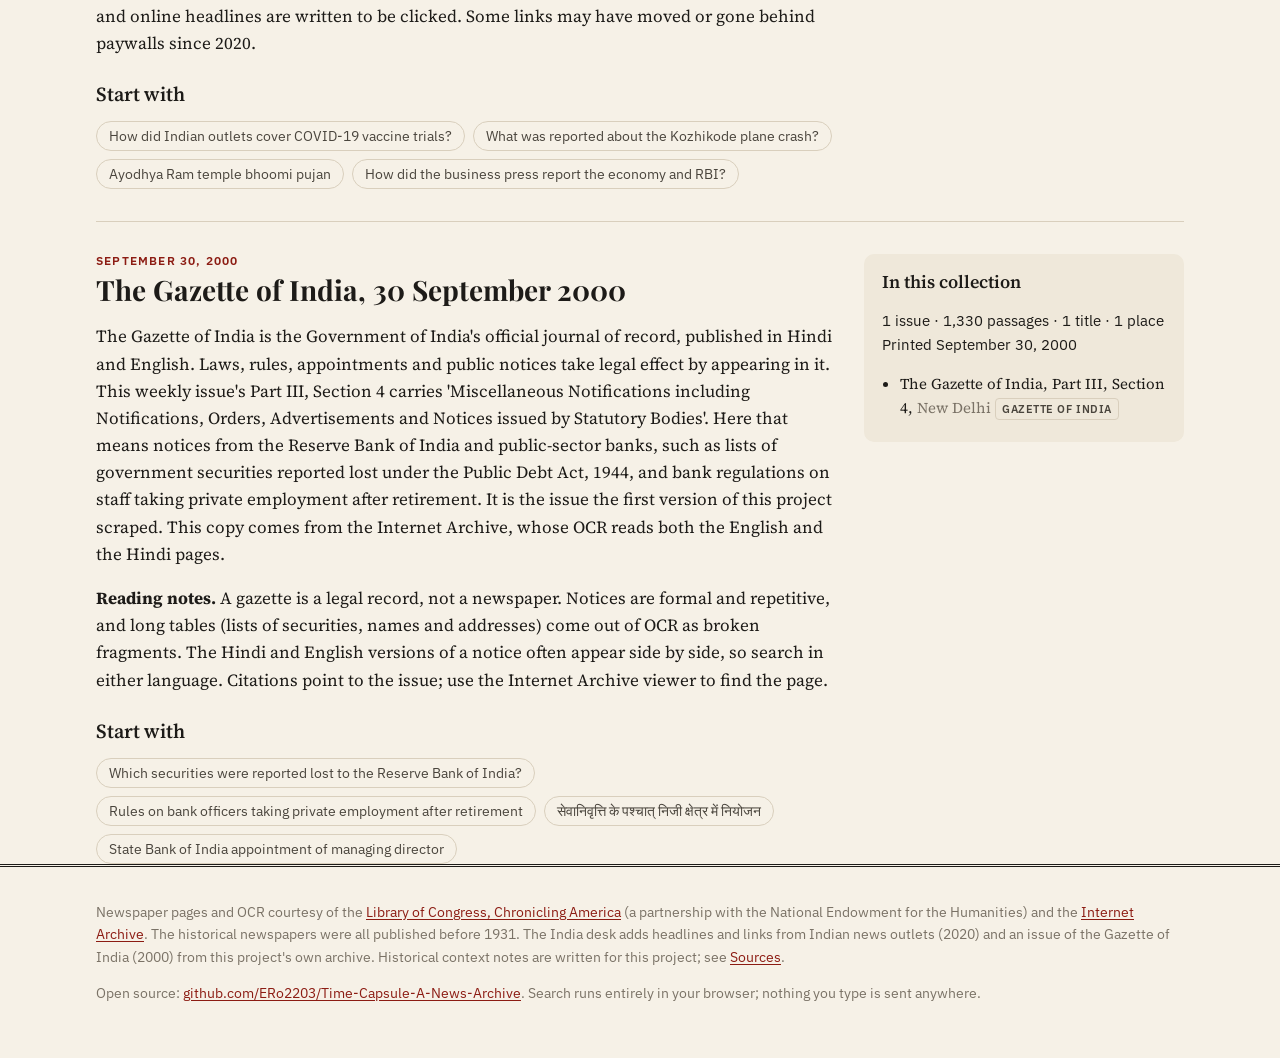
==== commit 24e53983: "Add an India desk from the project's own archive - Import the Indian headlines in legacy/Source Prov" ====
--- a/site/collections.html
+++ b/site/collections.html
@@ -4,7 +4,7 @@
 <meta charset="utf-8">
 <meta name="viewport" content="width=device-width, initial-scale=1">
 <title>Collections · The Time Capsule</title>
-<meta name="description" content="Twelve historical events, 1865-1929, as newspapers reported them, with context and reading notes.">
+<meta name="description" content="Historical events 1865-1929 as newspapers reported them, plus an India desk of Indian headlines and the Gazette of India, with context and reading notes.">
 <link rel="preconnect" href="https://fonts.googleapis.com">
 <link rel="preconnect" href="https://fonts.gstatic.com" crossorigin>
 <link href="https://fonts.googleapis.com/css2?family=IBM+Plex+Mono&family=IBM+Plex+Sans:wght@400;600&family=Playfair+Display:wght@700&family=Source+Serif+4:ital,opsz,wght@0,8..60,400;0,8..60,600;1,8..60,400&display=swap" rel="stylesheet">
@@ -28,10 +28,11 @@
 <main class="wrap">
   <div class="narrow">
     <div class="kicker">Collections</div>
-    <h2 style="margin-top:4px">Twelve events, as the papers told them</h2>
+    <h2 style="margin-top:4px">Research collections</h2>
     <p class="lede">Each collection gathers pages printed in the days and weeks after a major event, from many
       newspapers and places. Every collection has a short historical overview, notes on what to watch for when
-      reading the coverage, and starter questions.</p>
+      reading the coverage, and starter questions. The <a href="#india-desk">India desk</a> holds material from this
+      project's own archive: headlines from Indian news outlets and a bilingual issue of the Gazette of India.</p>
     <p class="small muted sans">The overviews give background so you can judge the sources. They are not quoted from the newspapers and are kept apart from search results.</p>
   </div>
   <div id="cols"><p class="status">Loading collections ...</p></div>
@@ -39,13 +40,19 @@
 <script type="module">
 import { esc, loadManifest, longDate, SOURCE_LABEL } from "./assets/common.js";
 const m = await loadManifest();
+const n = (k, one, many) => `${k.toLocaleString()} ${k === 1 ? one : many}`;
+const groupOf = (c) => c.group || "Historical events";
+let lastGroup = null;
 document.getElementById("cols").innerHTML = m.collections.map((c) => {
+  const g = groupOf(c);
+  const head = g !== lastGroup ? `<h2 id="${g === "India desk" ? "india-desk" : "historical"}" style="margin-top:56px">${esc(g)}</h2>` : "";
+  lastGroup = g;
   const s = c.stats;
   const titles = c.titles.map((t) => t.split("|")).map(([n, p, src]) => `<li>${esc(n)}${p ? `, <span class="muted">${esc(p)}</span>` : ""} <span class="badge">${esc(SOURCE_LABEL[src])}</span></li>`).join("");
-  return `<section id="${c.id}" style="scroll-margin-top:16px"><hr class="rule">
+  return `${head}<section id="${c.id}" style="scroll-margin-top:16px"><hr class="rule">
     <div class="layout" style="margin-top:0">
       <div>
-        <div class="kicker">${esc(longDate(c.start))} – ${esc(longDate(c.end))}</div>
+        <div class="kicker">${esc(longDate(c.start))}${c.start !== c.end ? ` – ${esc(longDate(c.end))}` : ""}</div>
         <h2 style="margin-top:4px">${esc(c.title)}</h2>
         <p>${esc(c.context)}</p>
         <p><b>Reading notes.</b> ${esc(c.reading_notes)}</p>
@@ -54,9 +61,9 @@
       </div>
       <aside><div class="box">
         <h3>In this collection</h3>
-        <p class="small sans">${s.pages} pages or issues · ${s.passages.toLocaleString()} passages · ${s.newspapers} newspapers · ${s.places.length} places<br>
-        Printed ${esc(longDate(s.dates[0]))} to ${esc(longDate(s.dates[1]))}</p>
-        <ul class="small">${titles}</ul>
+        <p class="small sans">${n(s.pages, c.headlines_file ? "headline" : s.pages === 1 ? "issue" : "pages or issues", c.headlines_file ? "headlines" : "pages or issues")} · ${n(s.passages, "passage", "passages")} · ${n(s.newspapers, c.headlines_file ? "outlet" : "title", c.headlines_file ? "outlets" : "titles")} · ${n(s.places.length, "place", "places")}<br>
+        ${c.headlines_file ? "Published" : "Printed"} ${esc(longDate(s.dates[0]))}${s.dates[0] !== s.dates[1] ? ` to ${esc(longDate(s.dates[1]))}` : ""}</p>
+        ${c.titles.length > 15 ? `<details><summary class="small sans">All ${c.titles.length} sources</summary><ul class="small">${titles}</ul></details>` : `<ul class="small">${titles}</ul>`}
       </div></aside>
     </div></section>`;
 }).join("");
@@ -64,7 +71,7 @@
 </script>
 <footer>
   <div class="wrap">
-    <p>Newspaper pages and OCR courtesy of the <a href="https://www.loc.gov/collections/chronicling-america/">Library of Congress, Chronicling America</a> (a partnership with the National Endowment for the Humanities) and the <a href="https://archive.org/details/newspapers">Internet Archive</a>. All pages were published before 1931. Historical context notes are written for this project; see <a href="sources.html">Sources</a>.</p>
+    <p>Newspaper pages and OCR courtesy of the <a href="https://www.loc.gov/collections/chronicling-america/">Library of Congress, Chronicling America</a> (a partnership with the National Endowment for the Humanities) and the <a href="https://archive.org/details/newspapers">Internet Archive</a>. The historical newspapers were all published before 1931. The India desk adds headlines and links from Indian news outlets (2020) and an issue of the Gazette of India (2000) from this project's own archive. Historical context notes are written for this project; see <a href="sources.html">Sources</a>.</p>
     <p>Open source: <a href="https://github.com/ERo2203/Time-Capsule-A-News-Archive">github.com/ERo2203/Time-Capsule-A-News-Archive</a>. Search runs entirely in your browser; nothing you type is sent anywhere.</p>
   </div>
 </footer>
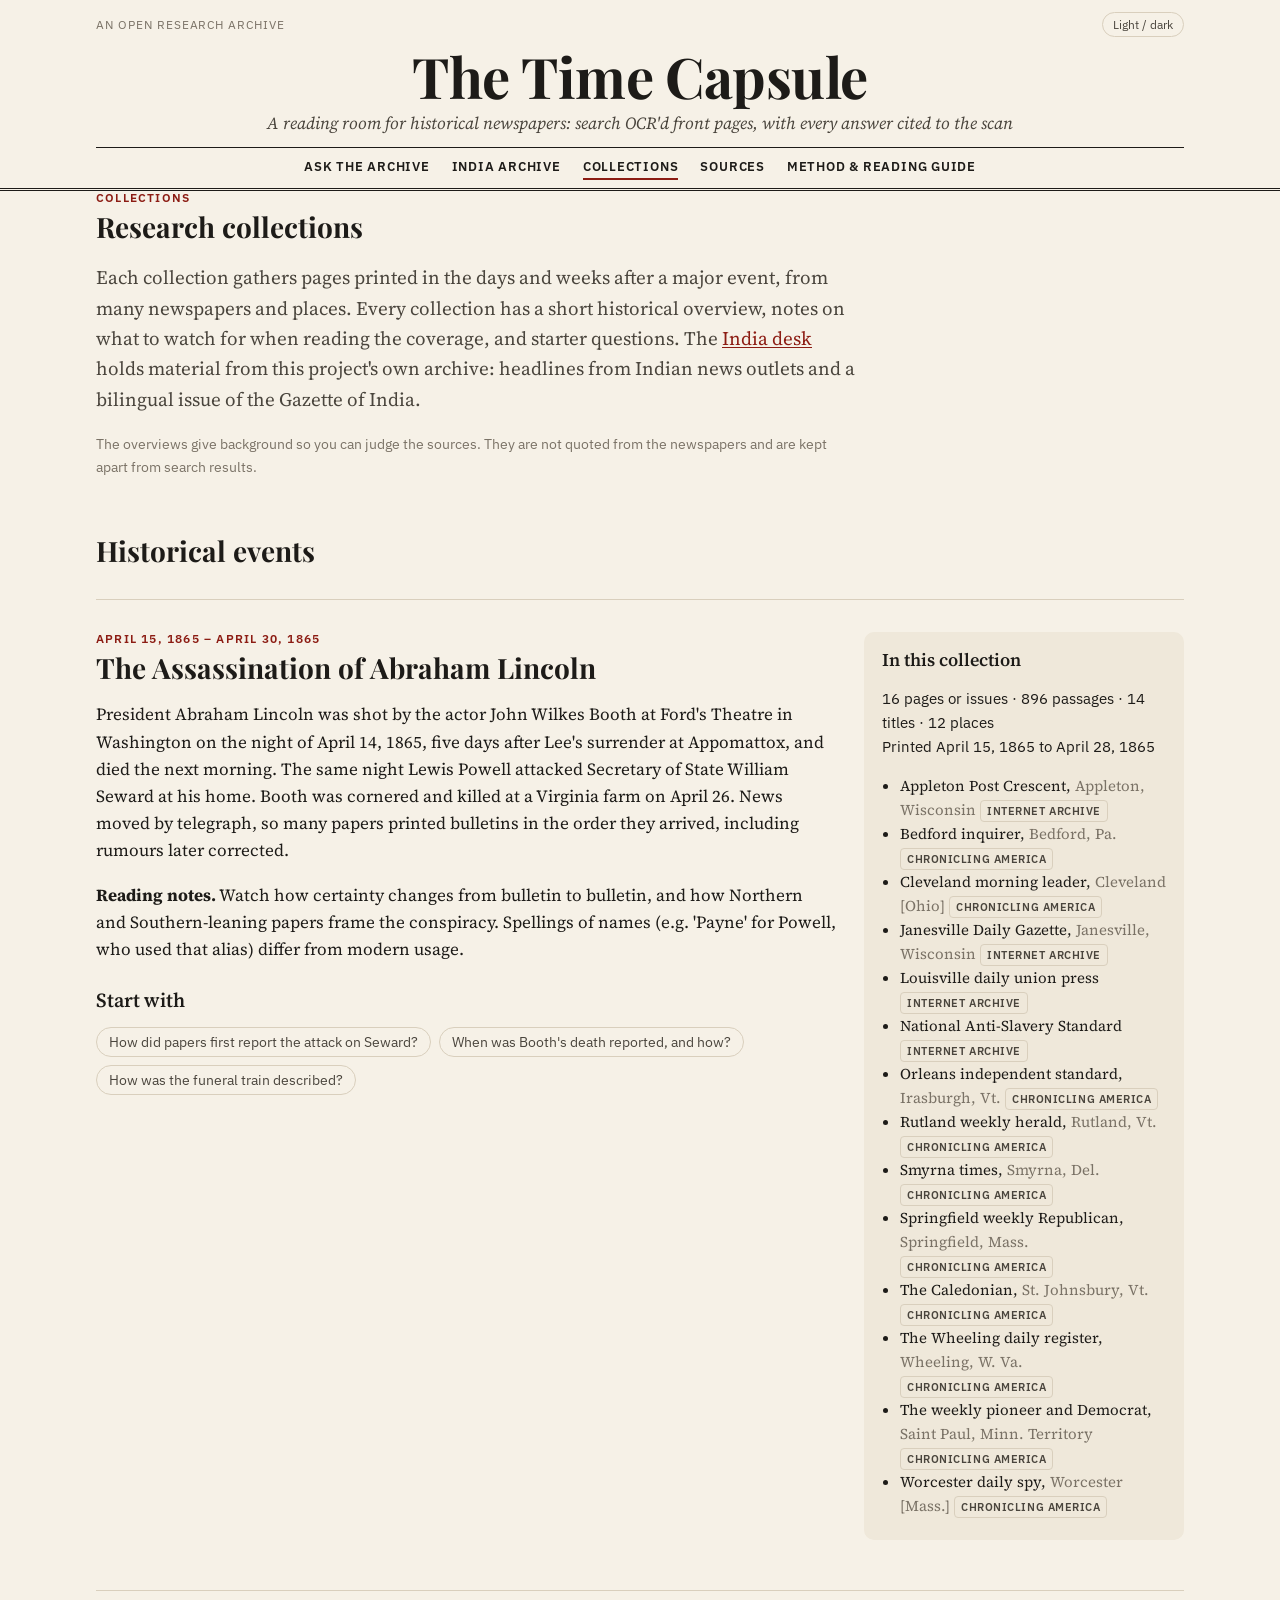
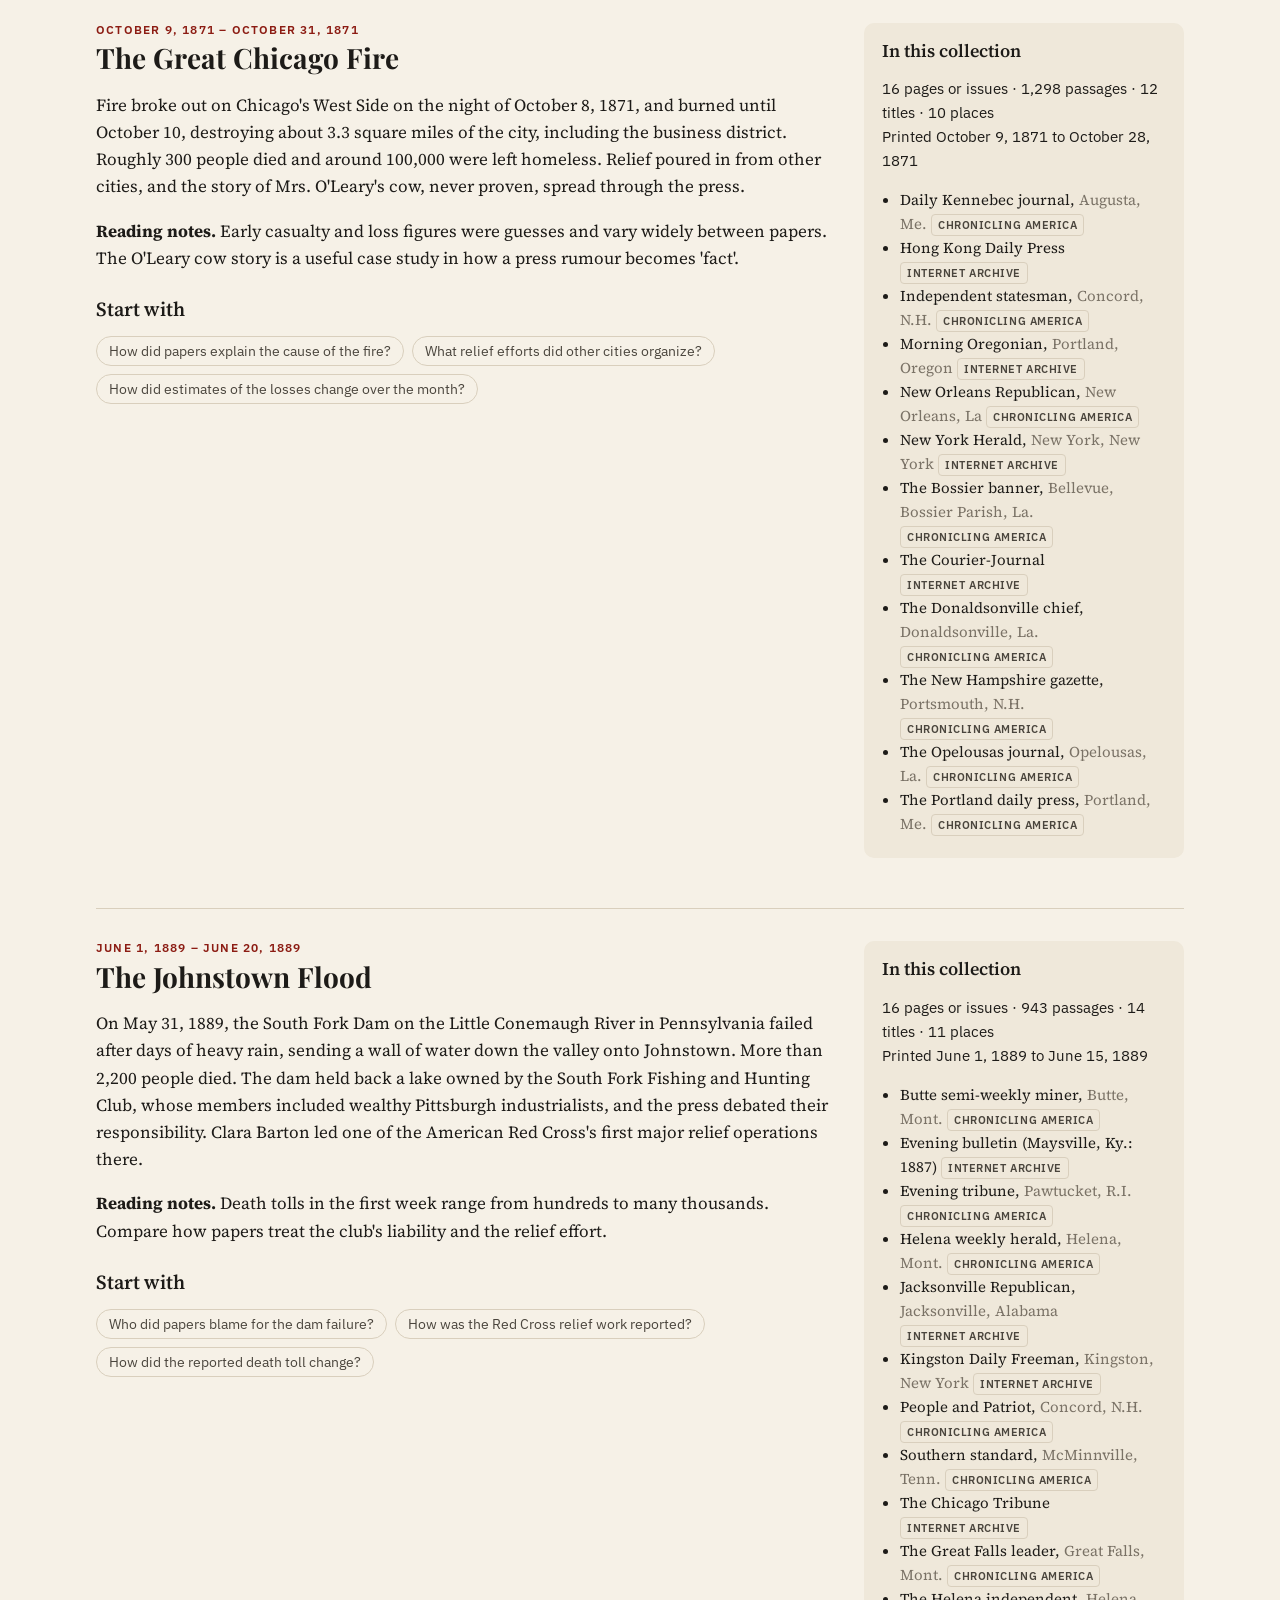
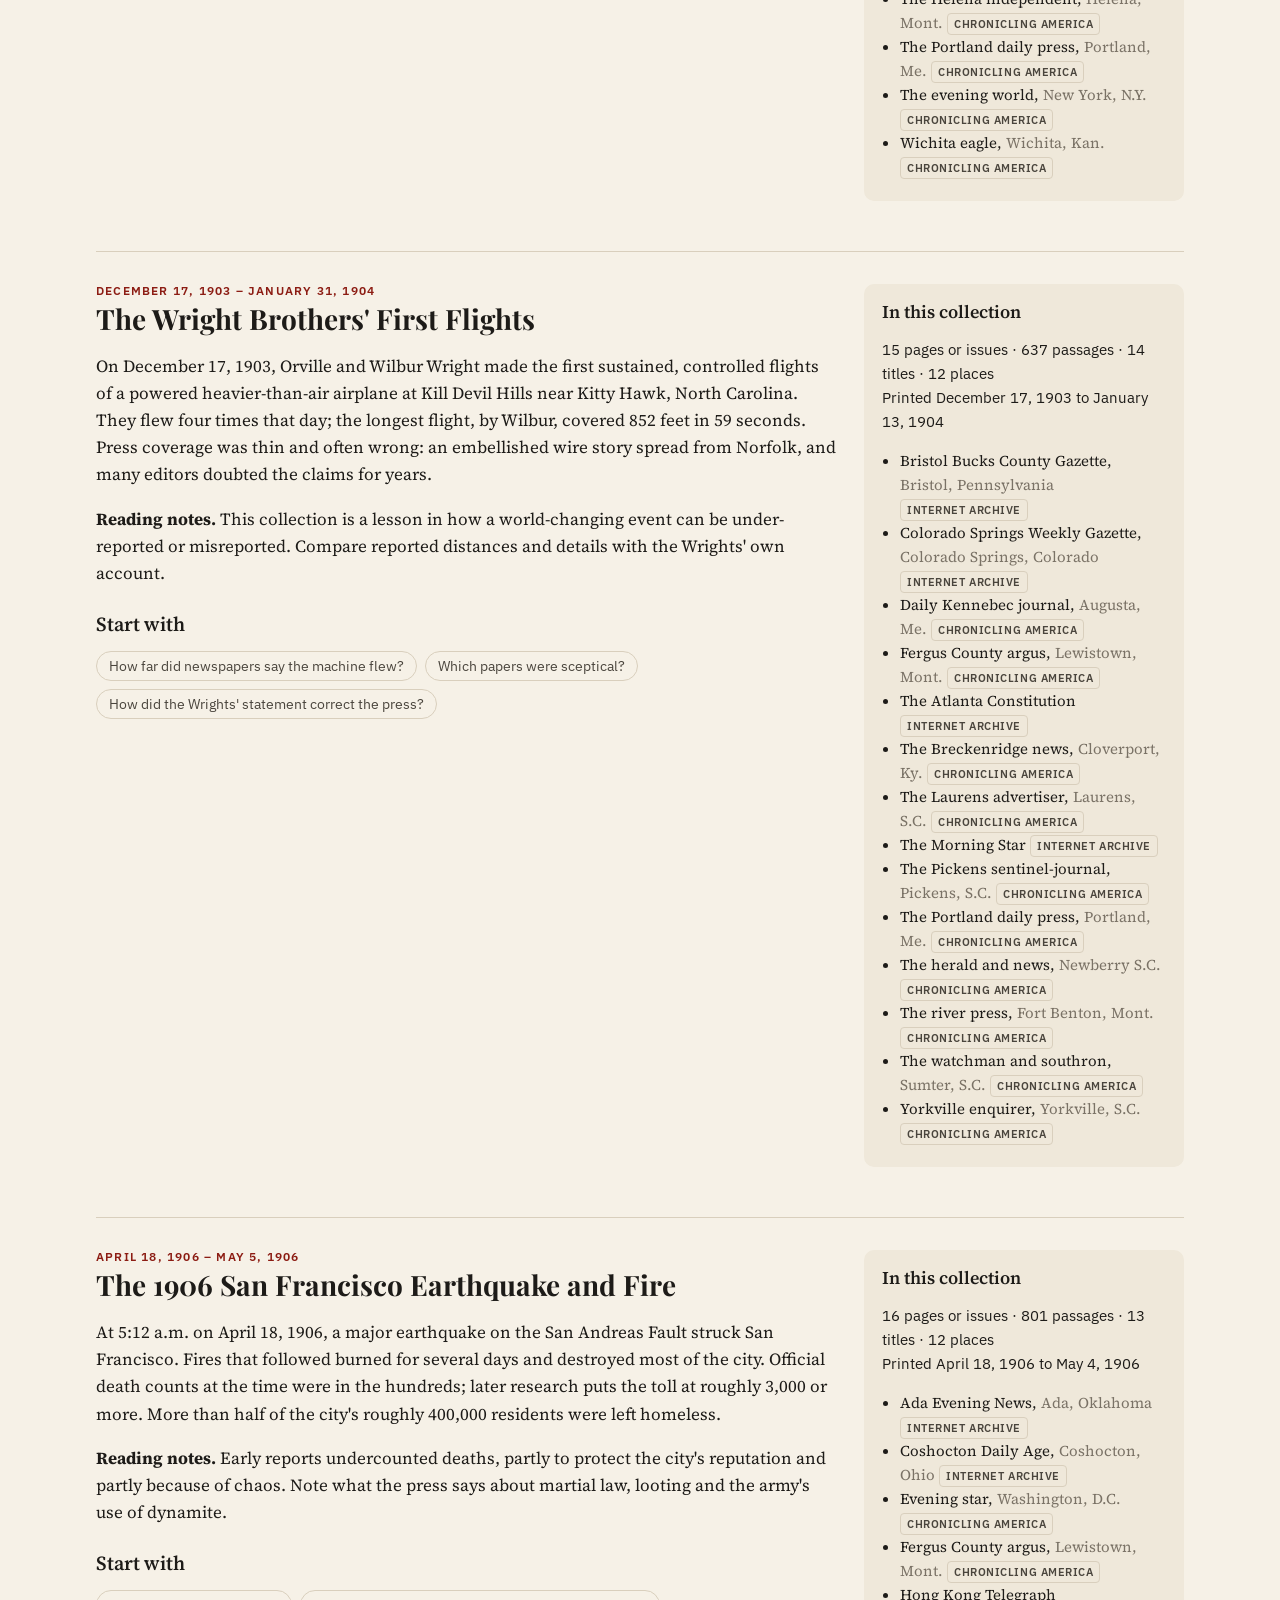
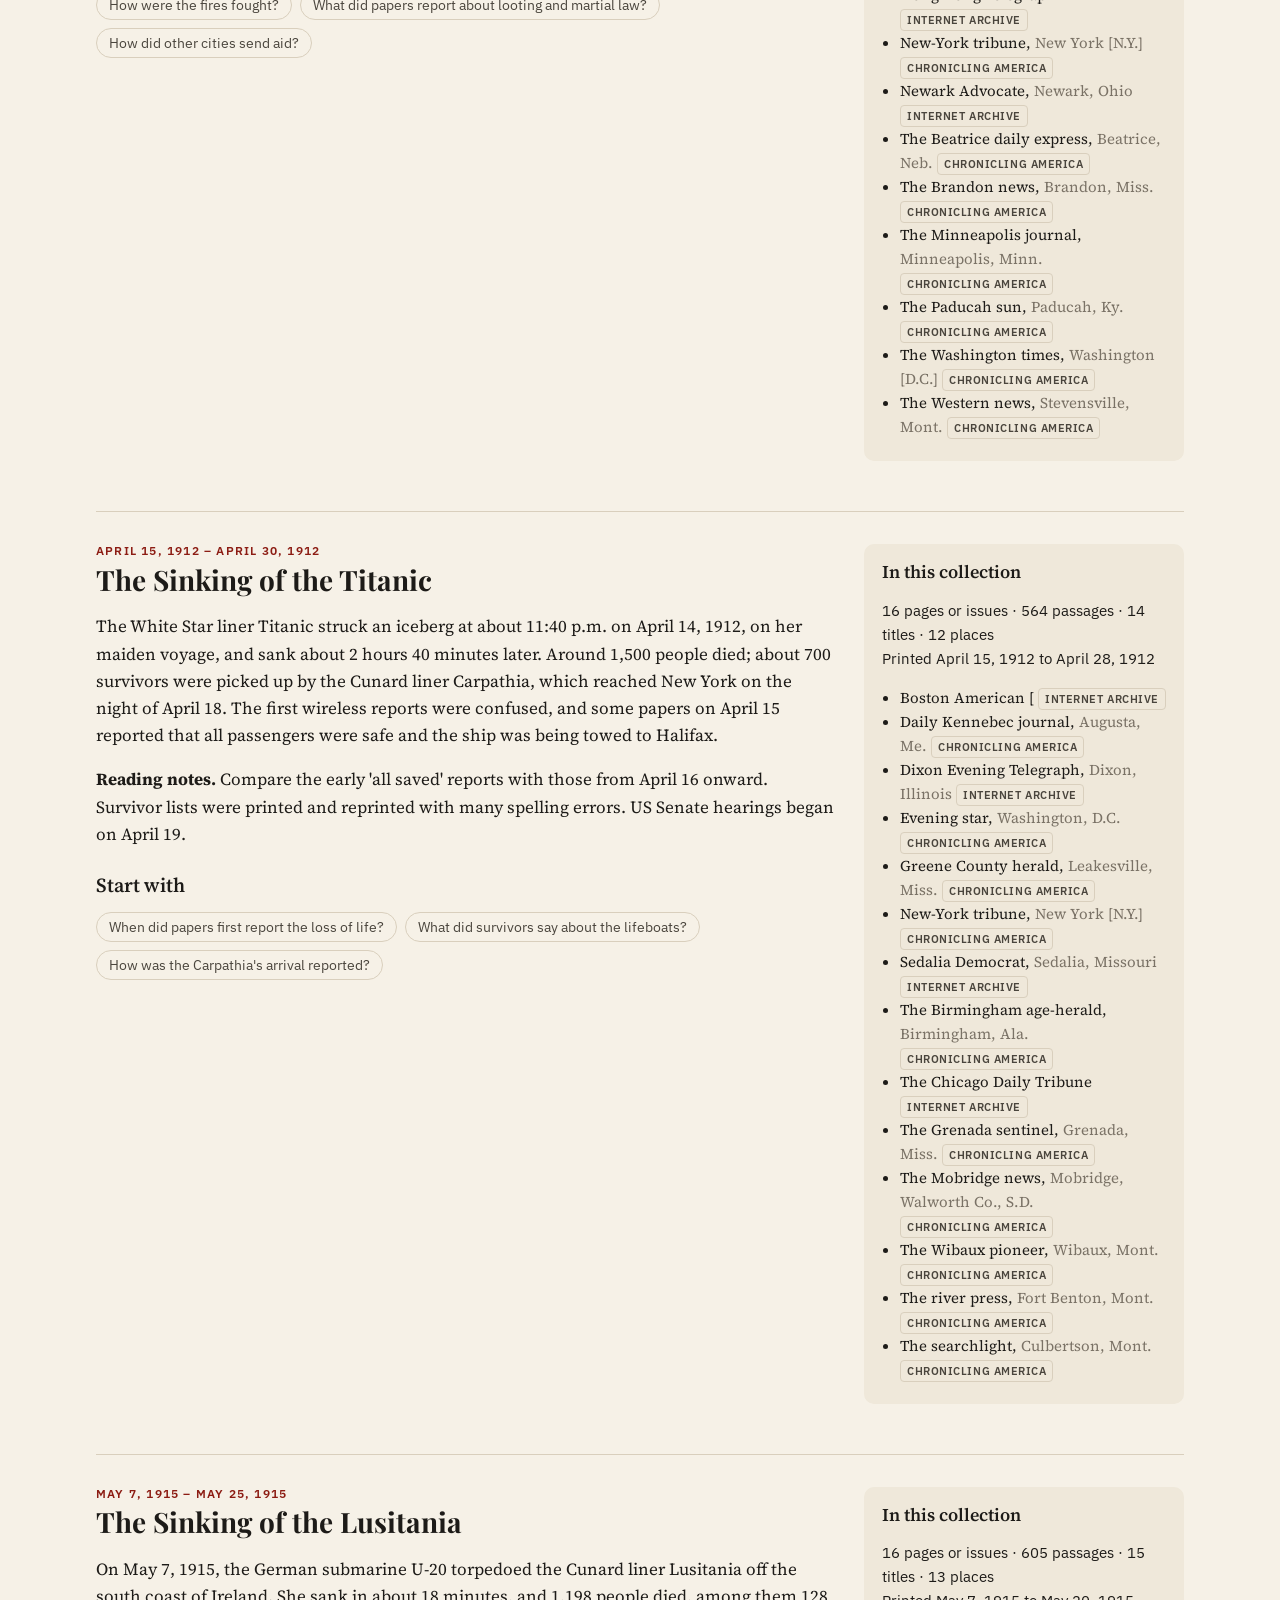
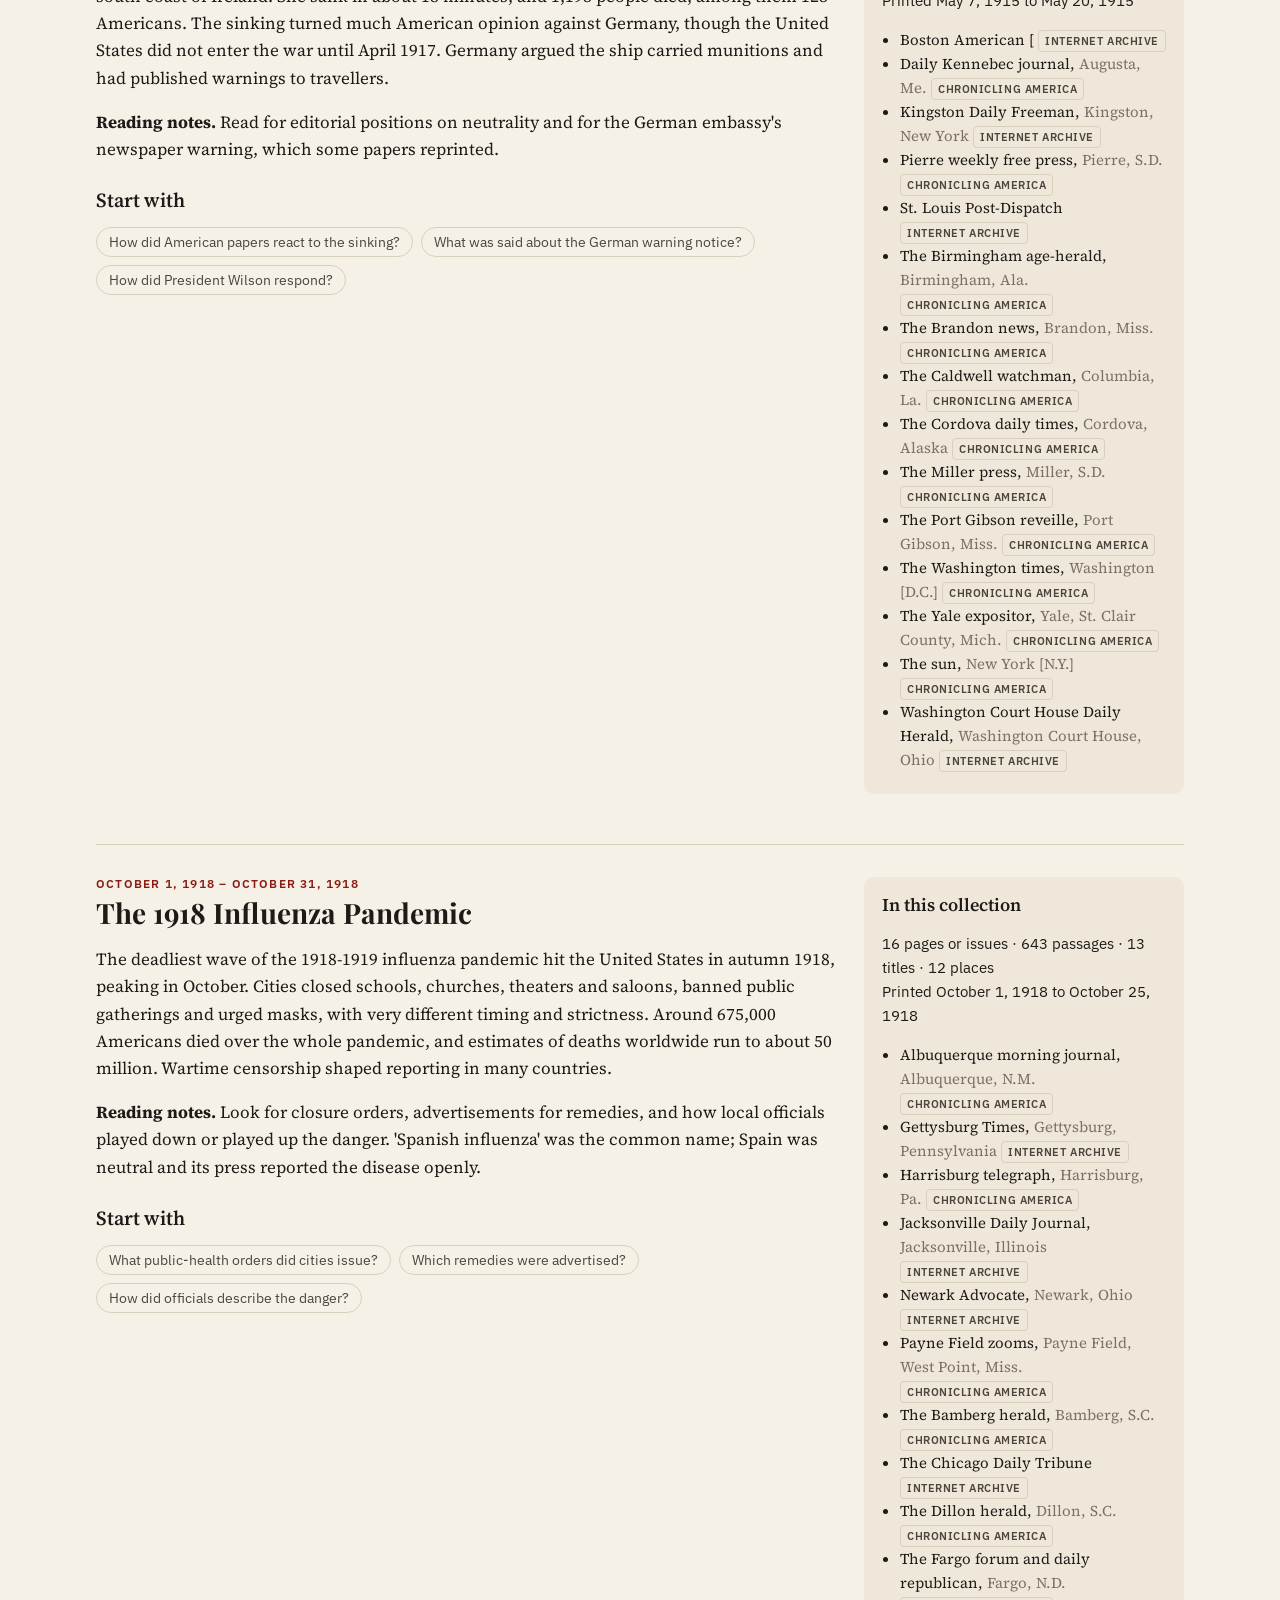
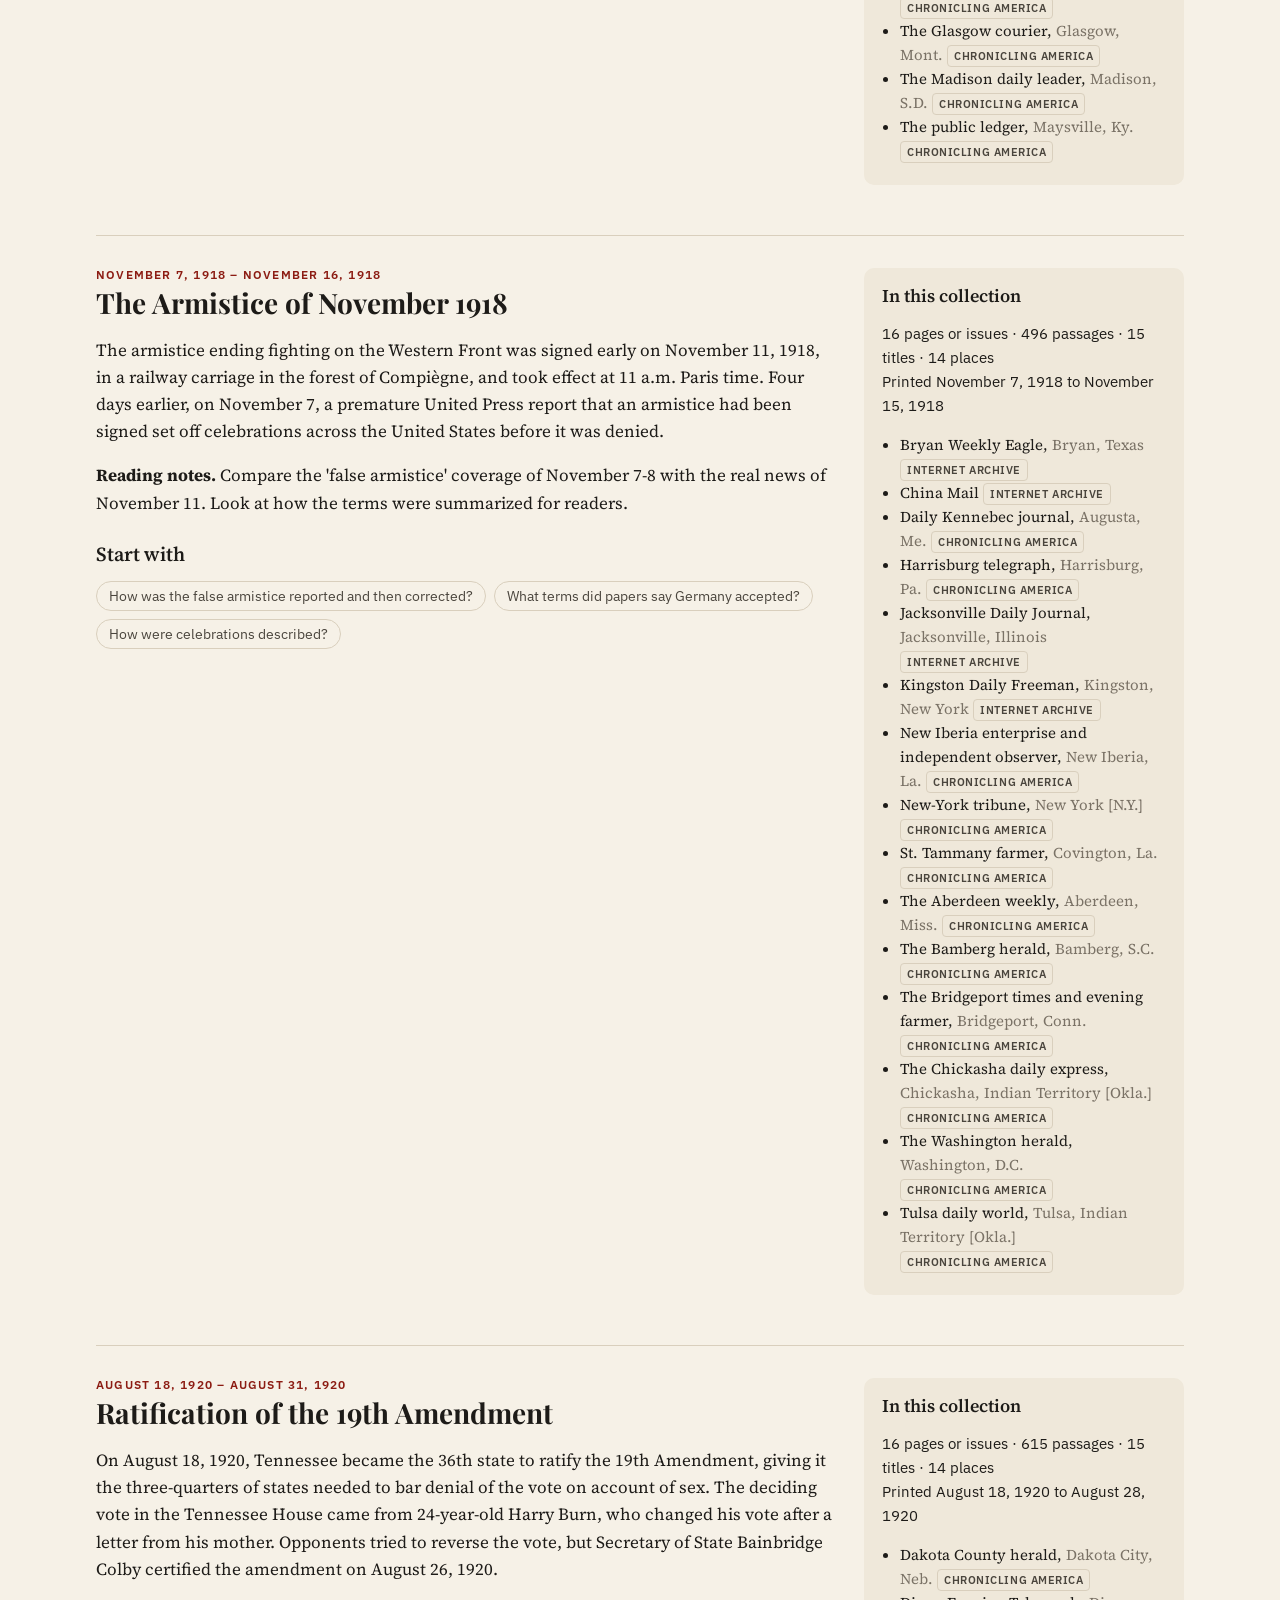
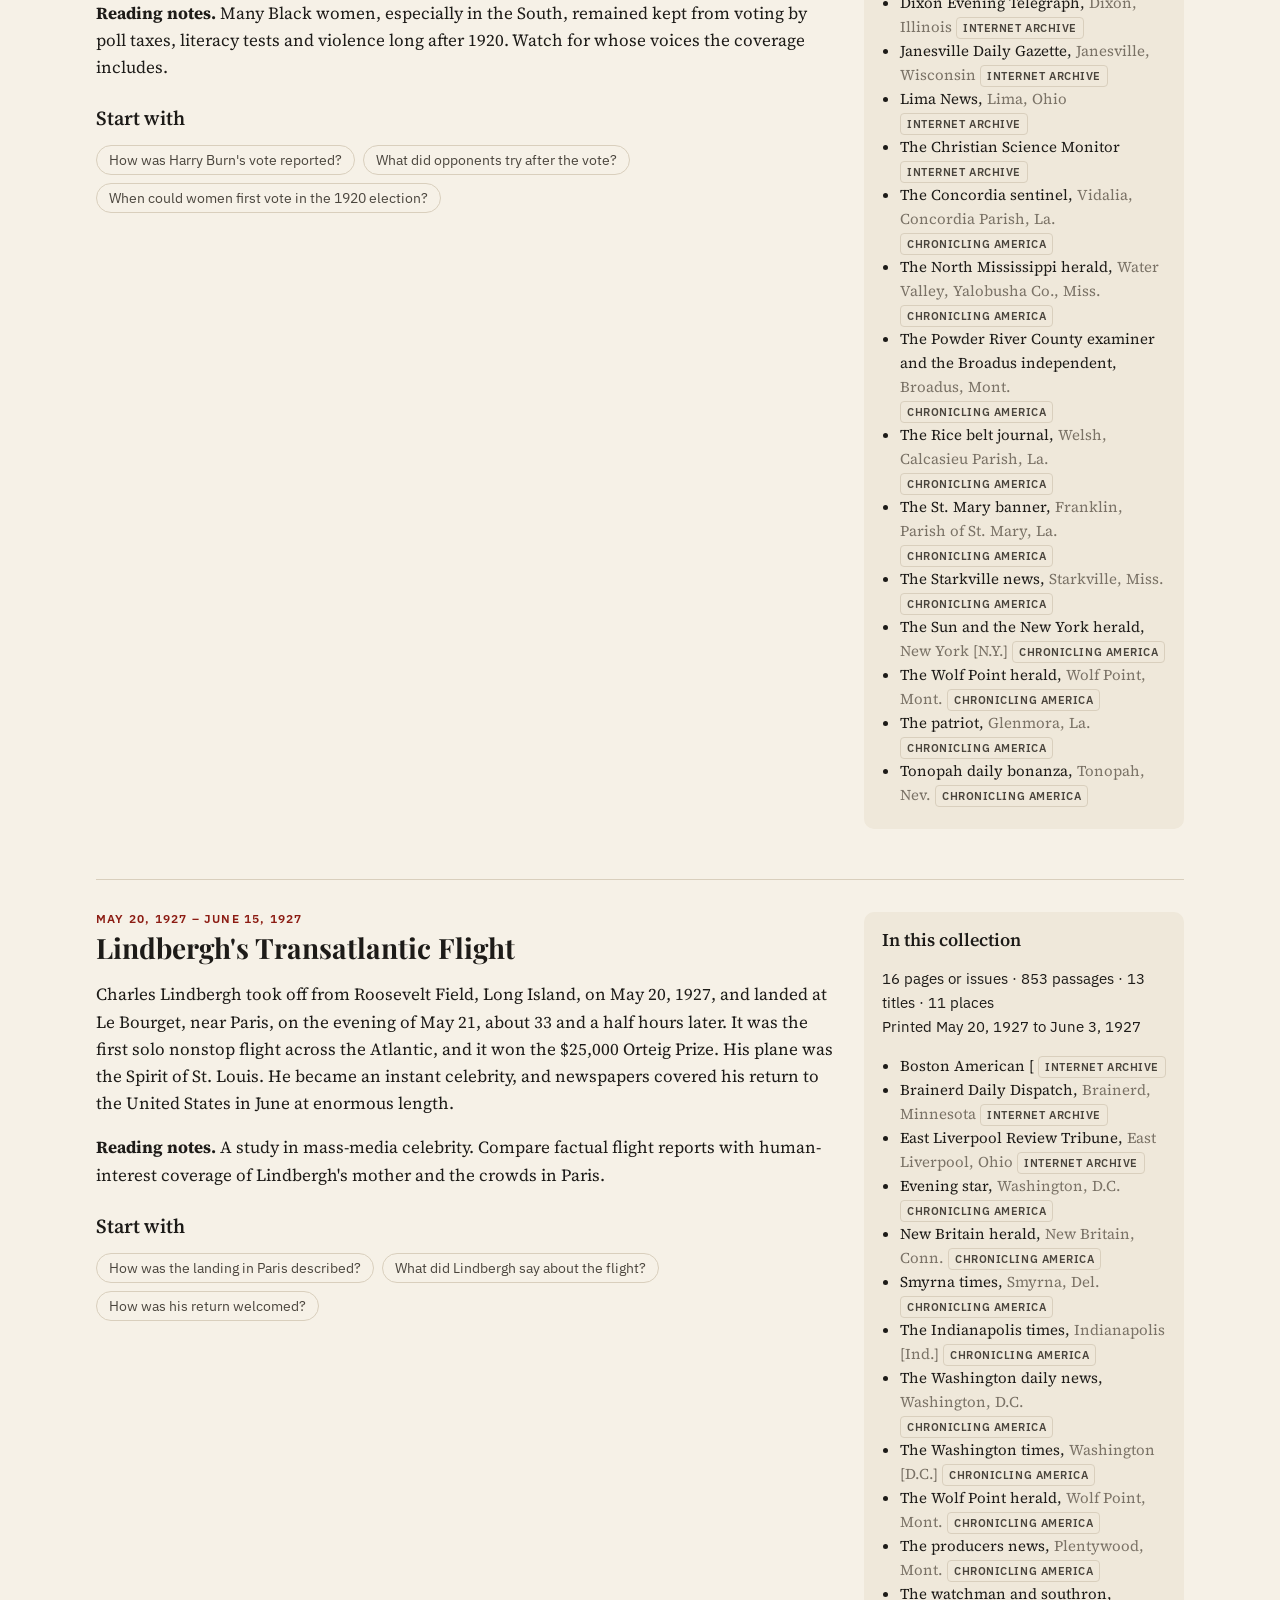
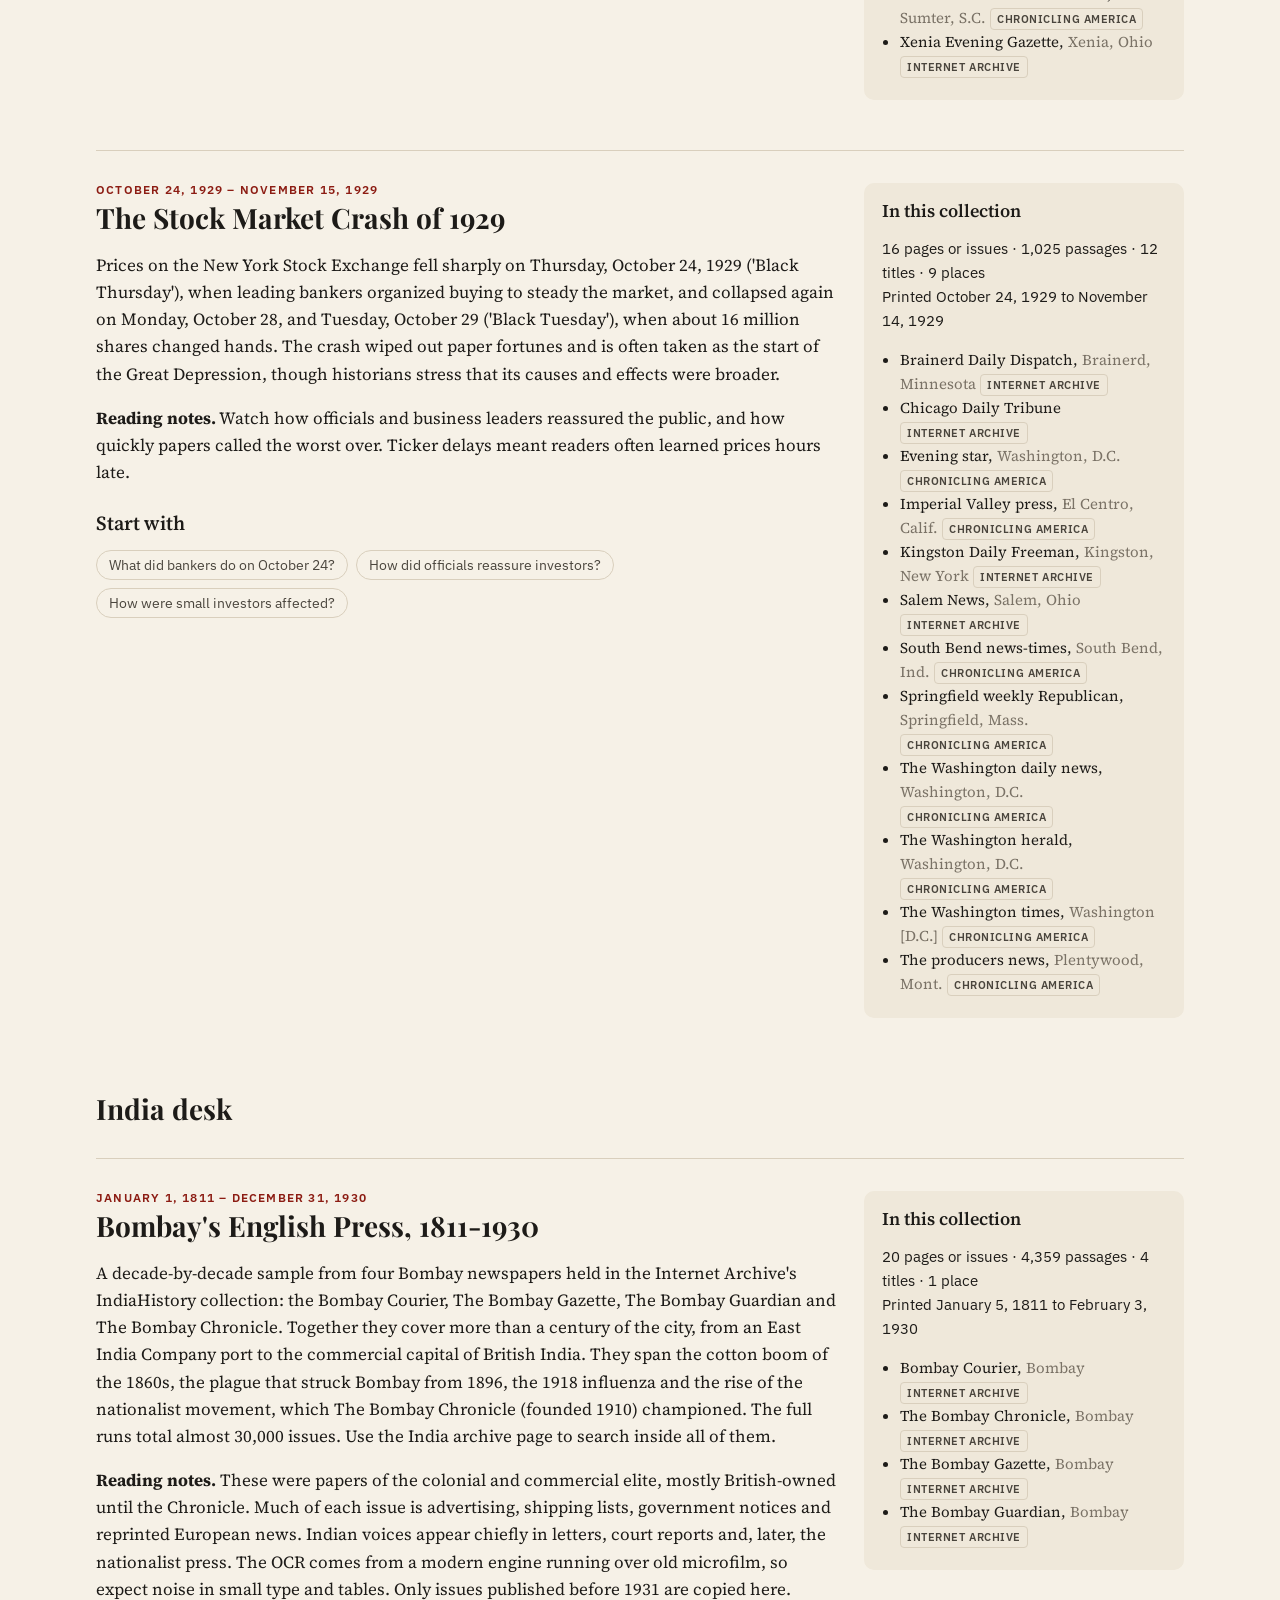
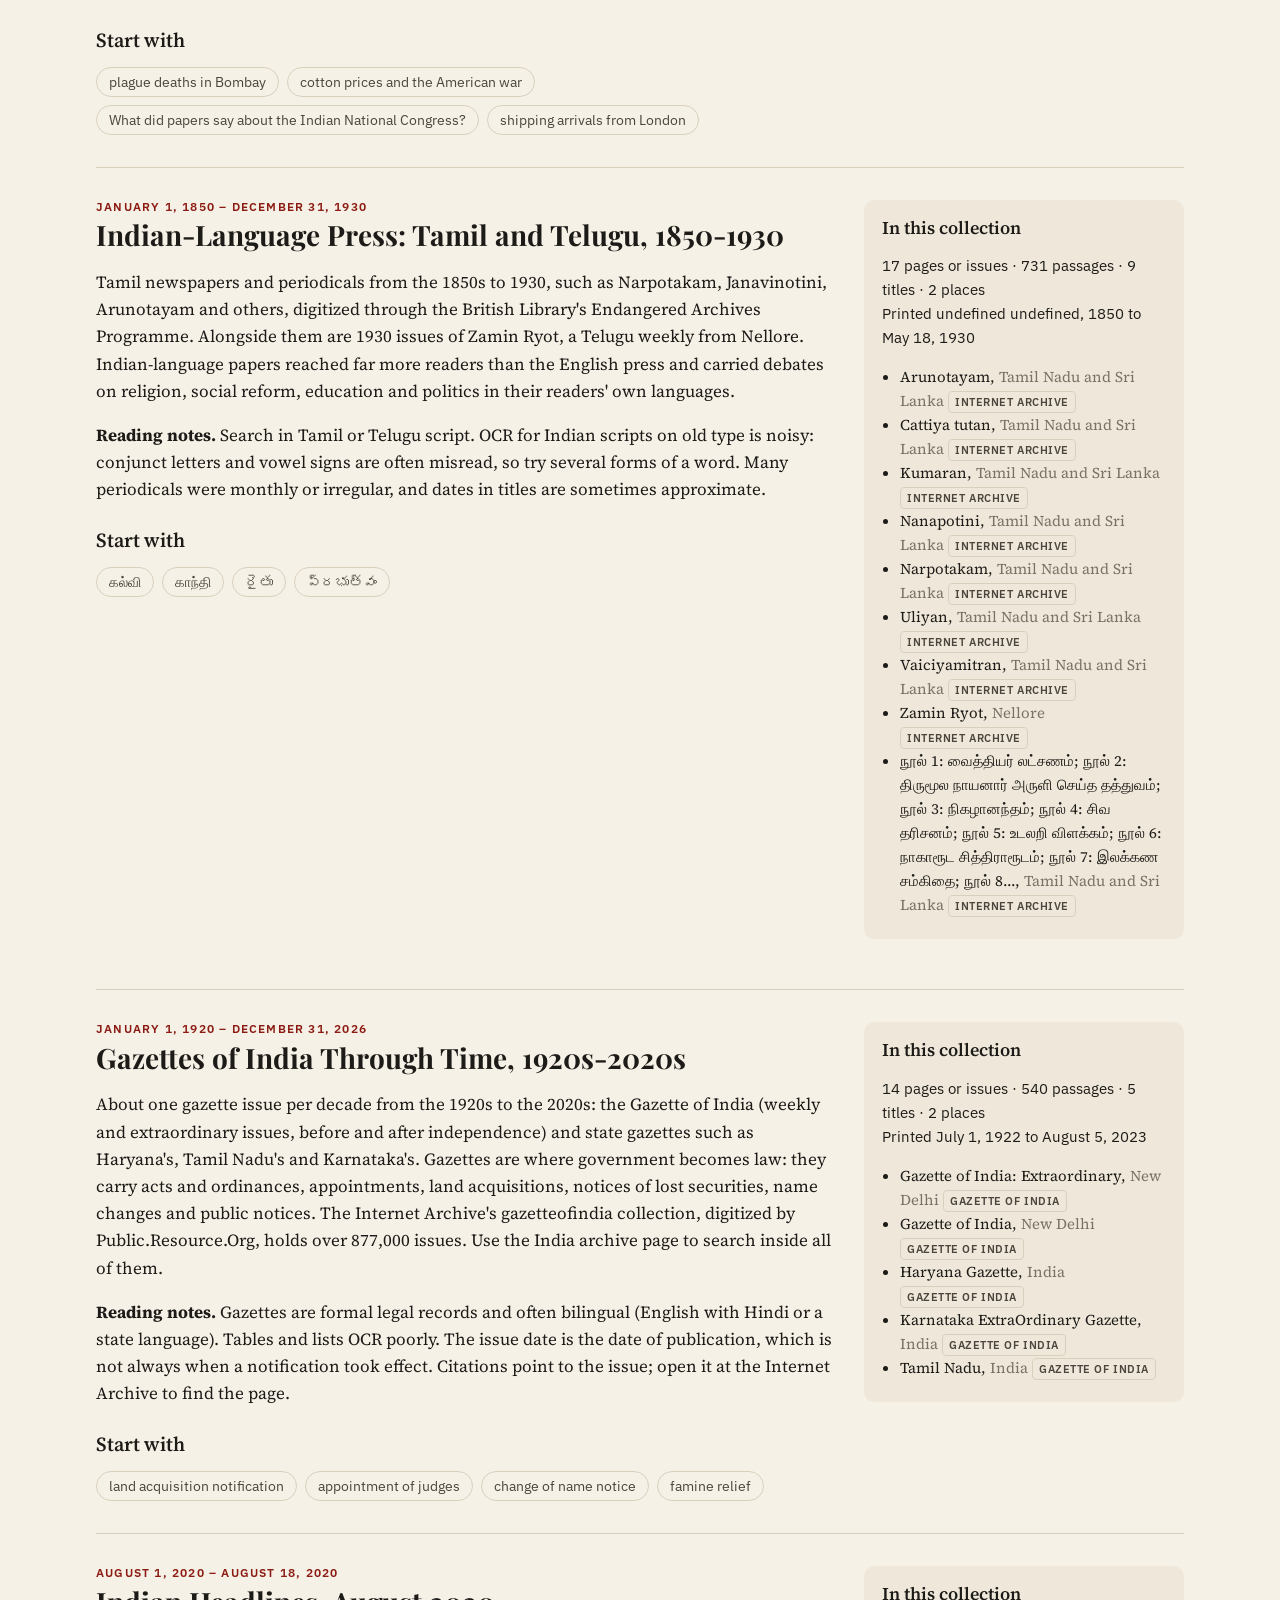
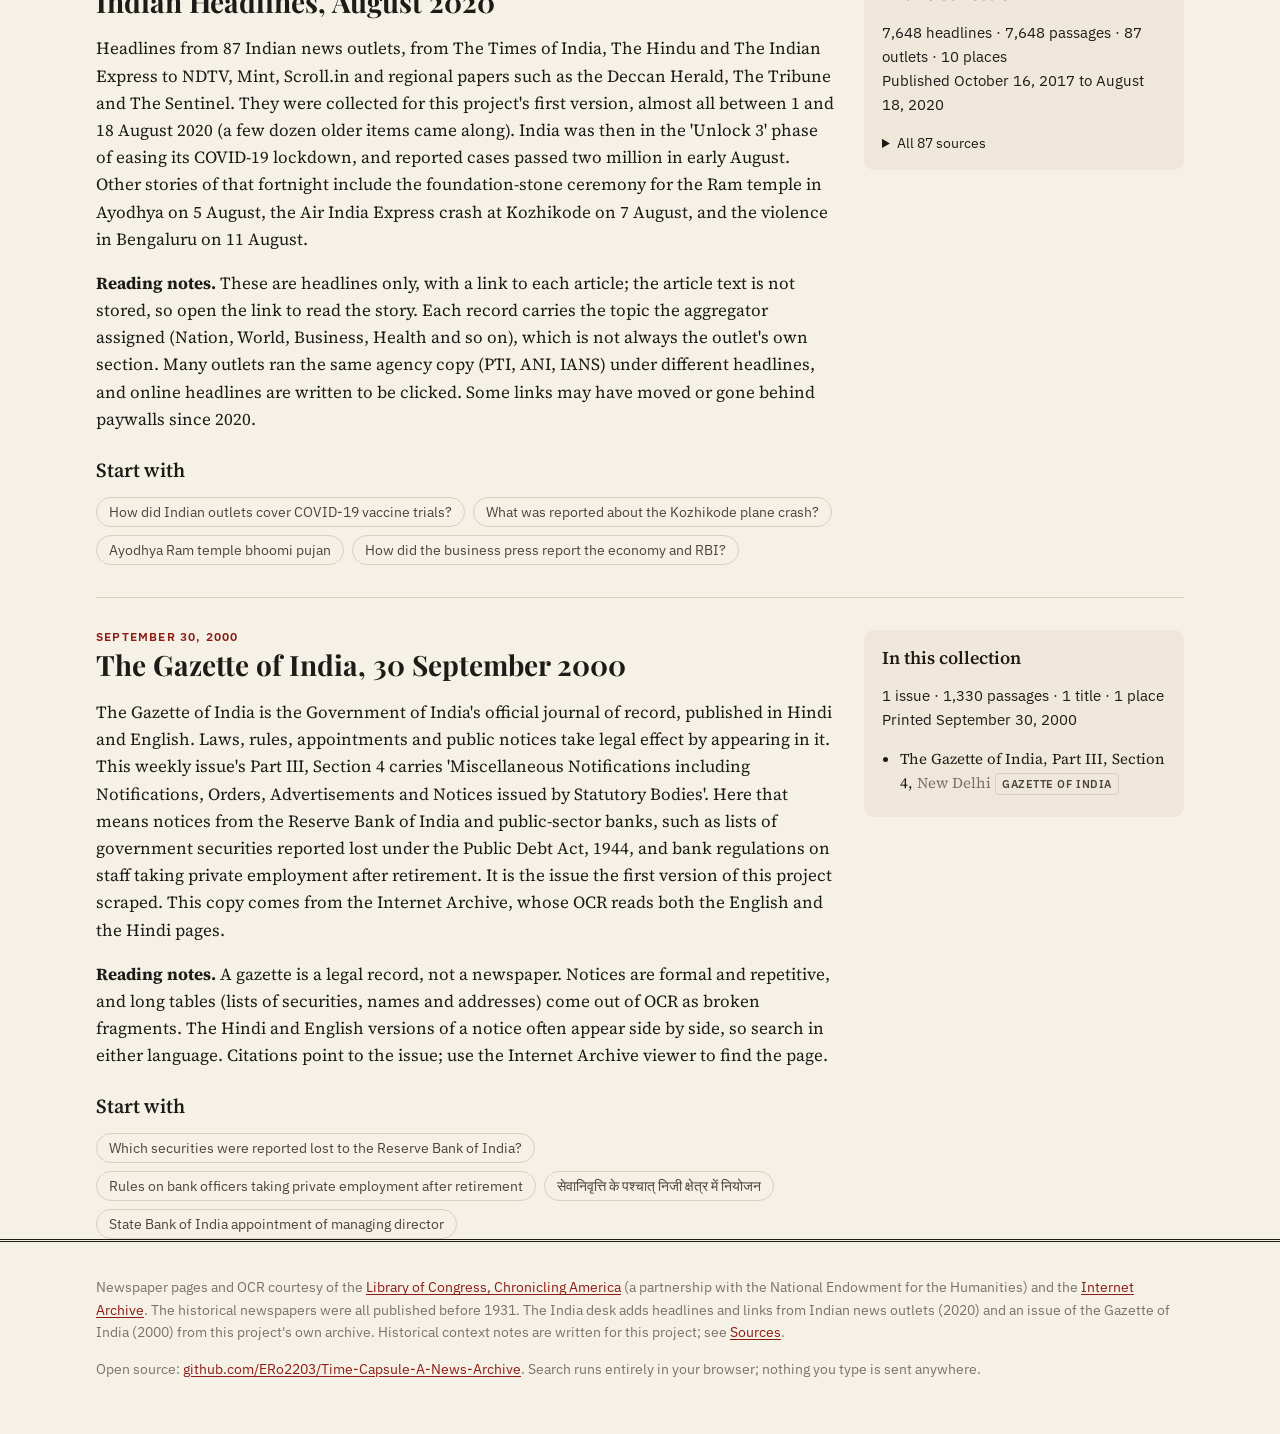
==== commit ff80add6: "Add an India archive: all Indian gazettes and newspapers on the Internet Archive - Catalog (site/dat" ====
--- a/site/collections.html
+++ b/site/collections.html
@@ -19,6 +19,7 @@
     <p class="tag">A reading room for historical newspapers: search OCR'd front pages, with every answer cited to the scan</p>
     <nav class="main" aria-label="Main">
       <a href="index.html">Ask the archive</a>
+      <a href="india.html">India archive</a>
       <a href="collections.html" aria-current="page">Collections</a>
       <a href="sources.html">Sources</a>
       <a href="method.html">Method &amp; reading guide</a>
--- a/site/assets/style.css
+++ b/site/assets/style.css
@@ -166,3 +166,13 @@
   button.primary { padding: 12px; }
   .ev blockquote { font-size: 17px; }
 }
+
+/* India archive */
+.spark { width: 100%; height: 34px; display: block; margin-top: 8px; border-bottom: 1px solid var(--rule); }
+.spark rect { fill: var(--accent); opacity: .8; }
+.sparkcell .spark { height: 22px; margin: 0; min-width: 120px; }
+.sparkcell .axis, .card .axis { display: flex; justify-content: space-between; font: 11px var(--sans); color: var(--ink-3); }
+.sparkcell .axis { display: none; }
+td.num, th.num { text-align: right; font-variant-numeric: tabular-nums; }
+h3.group { font: 600 13px/1.3 var(--sans); letter-spacing: .08em; text-transform: uppercase; color: var(--ink-3); margin: 26px 0 10px; }
+.card .stats .badge { margin-left: 4px; }
